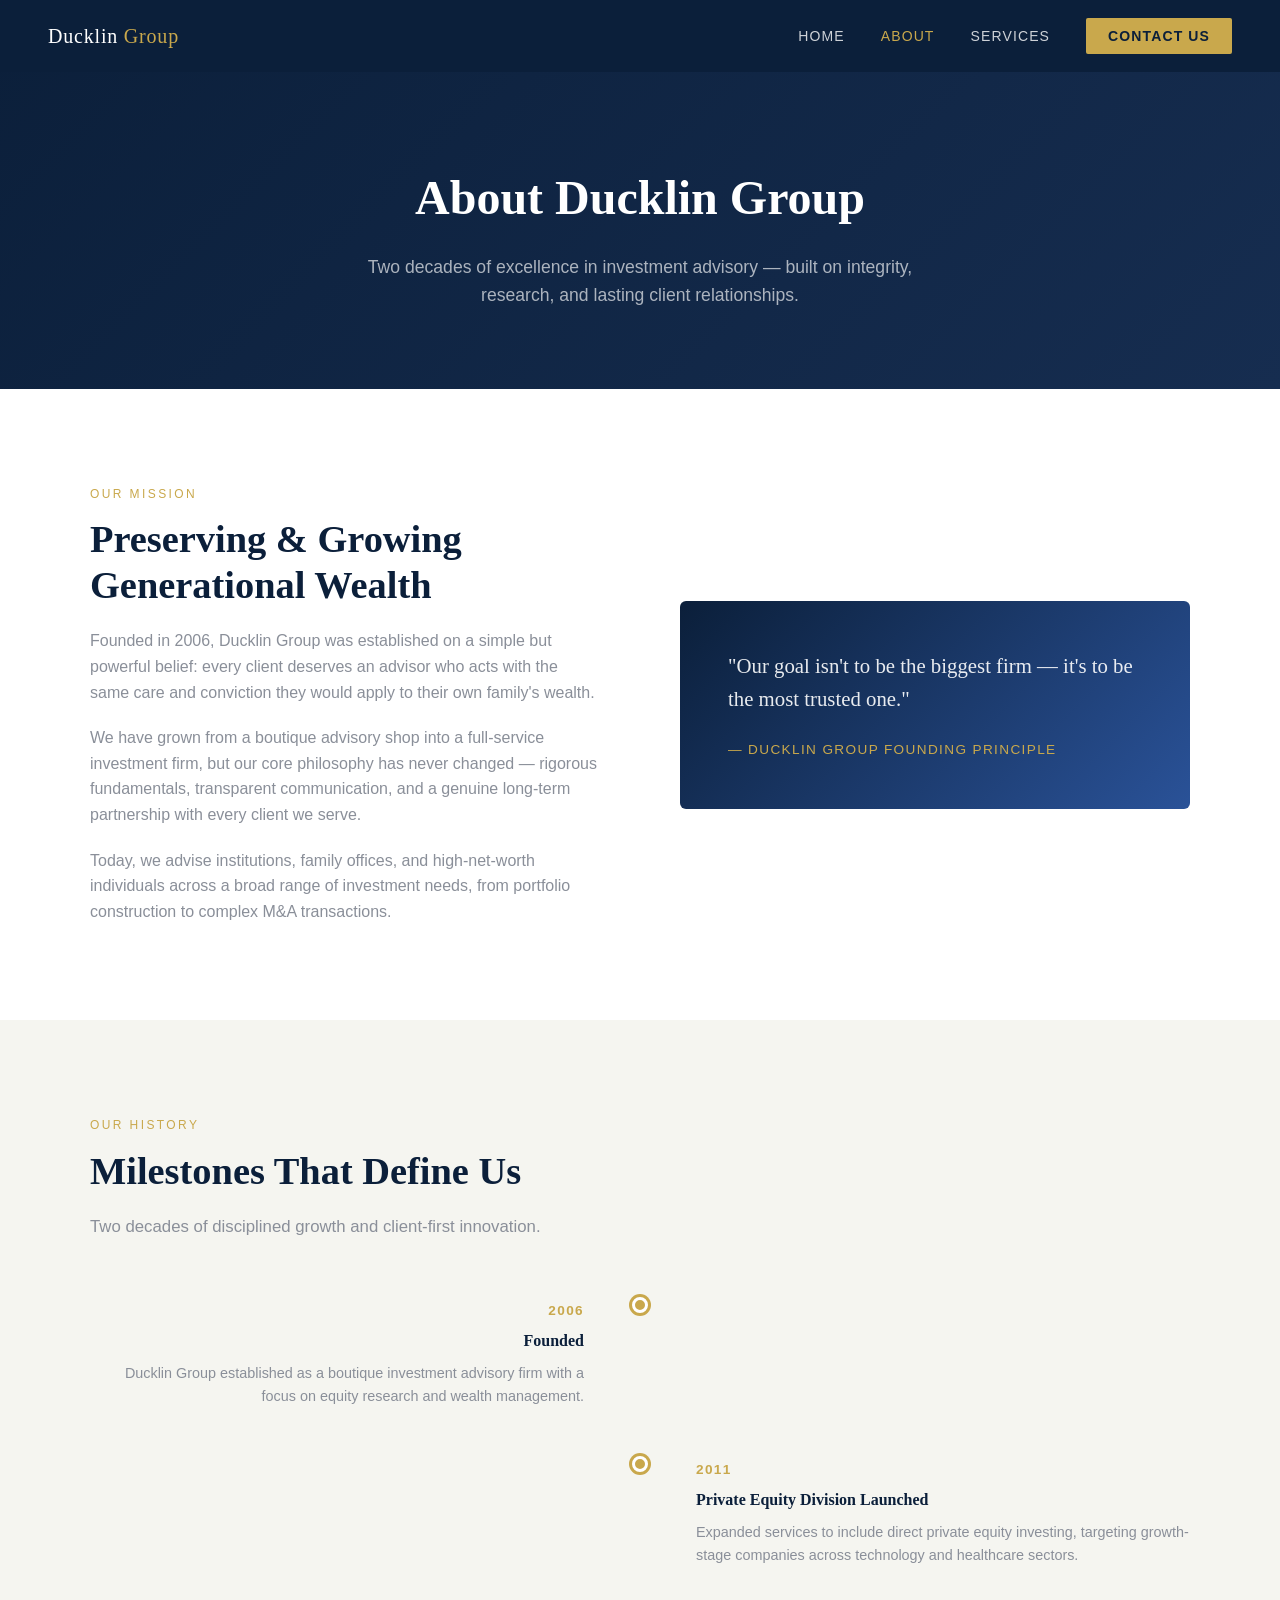
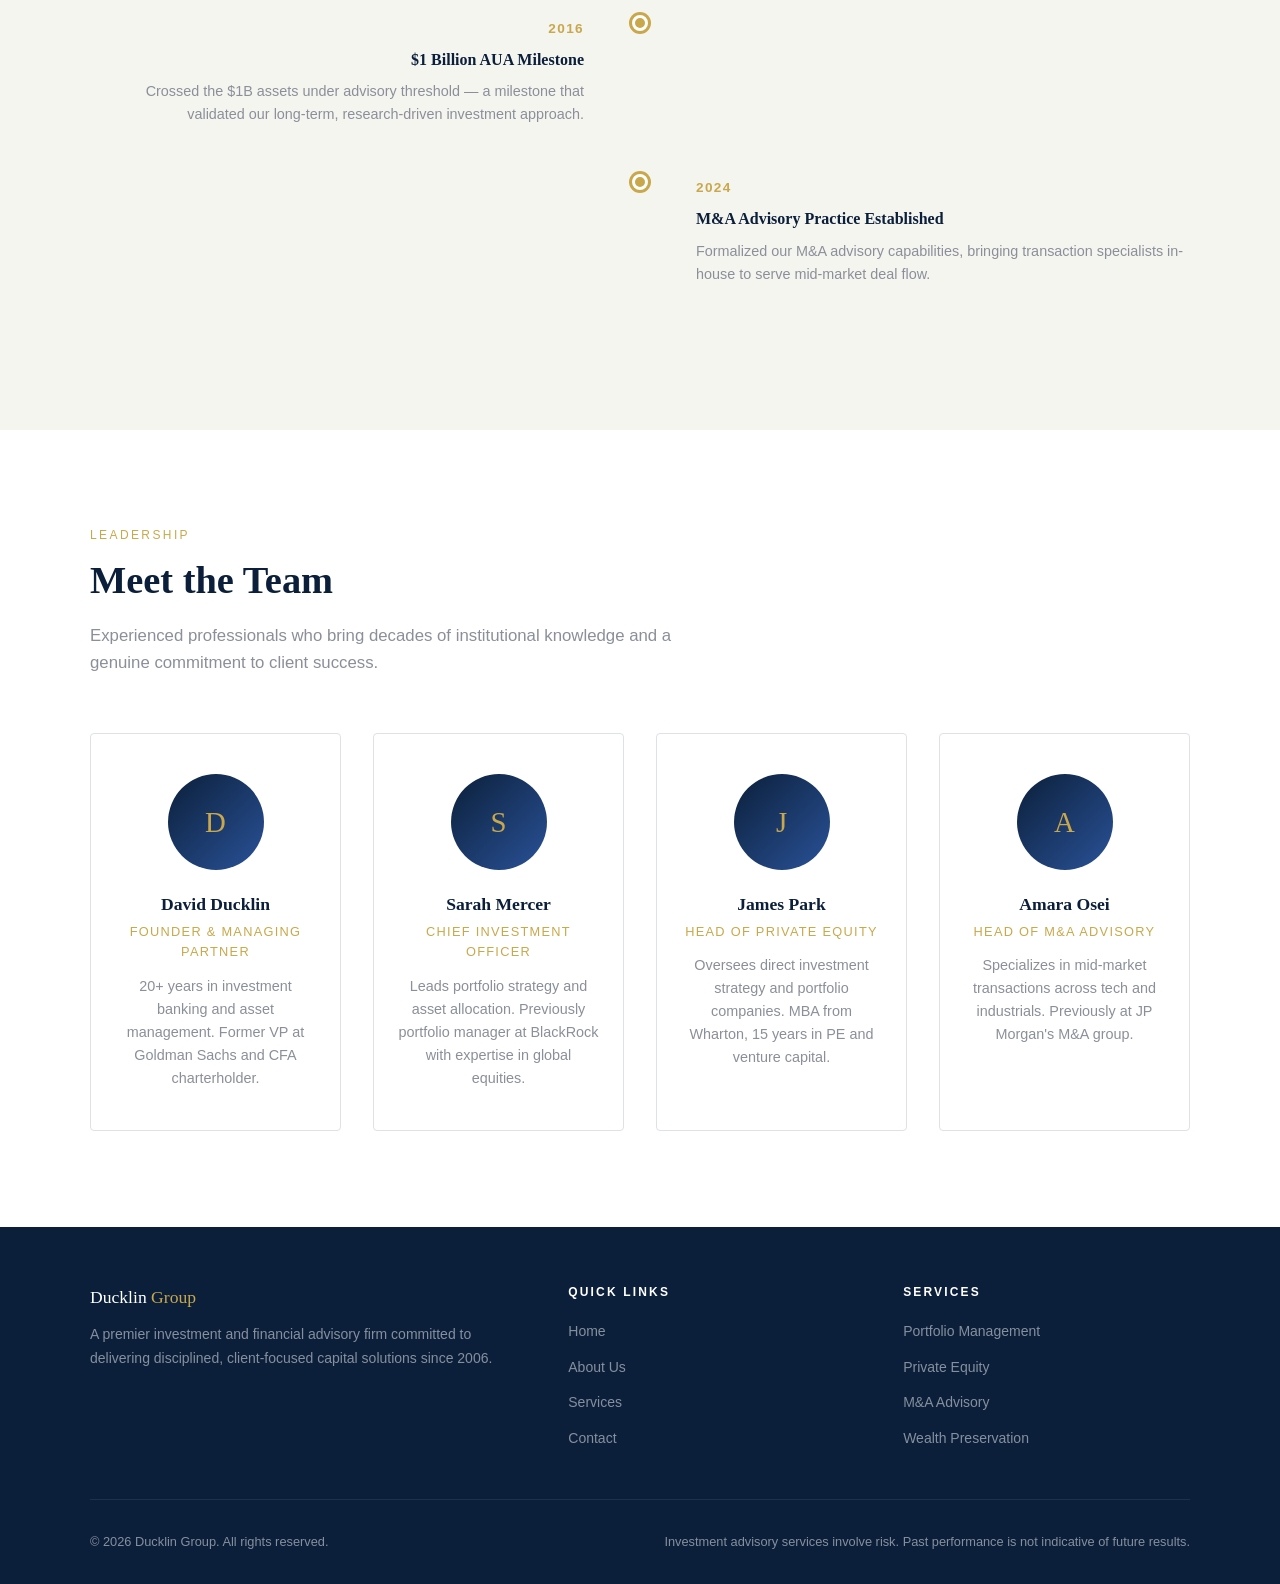
==== about.html @ bdb71843 "Build Ducklin Group investment/finance website Four-page plain HTML/CSS/JS site: Home (hero, stats b" ====
<!doctype html>
<html lang="en">
<head>
  <meta charset="utf-8">
  <meta name="viewport" content="width=device-width, initial-scale=1">
  <title>About — Ducklin Group</title>
  <meta name="description" content="Learn about Ducklin Group's history, mission, and the experienced team behind our investment advisory services.">
  <link rel="stylesheet" href="style.css">
</head>
<body>

<!-- Navigation -->
<nav>
  <a href="index.html" class="nav-logo">Ducklin <span>Group</span></a>
  <button class="nav-toggle" aria-label="Toggle menu" onclick="document.querySelector('.nav-links').classList.toggle('open')">
    <span></span><span></span><span></span>
  </button>
  <ul class="nav-links">
    <li><a href="index.html">Home</a></li>
    <li><a href="about.html" class="active">About</a></li>
    <li><a href="services.html">Services</a></li>
    <li><a href="contact.html" class="nav-cta">Contact Us</a></li>
  </ul>
</nav>

<!-- Page Hero -->
<div class="page-hero">
  <h1>About Ducklin Group</h1>
  <p>Two decades of excellence in investment advisory — built on integrity, research, and lasting client relationships.</p>
</div>

<!-- Mission -->
<section class="section">
  <div class="container">
    <div style="display:grid; grid-template-columns:1fr 1fr; gap:80px; align-items:center;">
      <div>
        <span class="section-label">Our Mission</span>
        <h2 class="section-title">Preserving &amp; Growing Generational Wealth</h2>
        <p style="color:var(--gray); margin-bottom:20px;">Founded in 2006, Ducklin Group was established on a simple but powerful belief: every client deserves an advisor who acts with the same care and conviction they would apply to their own family's wealth.</p>
        <p style="color:var(--gray); margin-bottom:20px;">We have grown from a boutique advisory shop into a full-service investment firm, but our core philosophy has never changed — rigorous fundamentals, transparent communication, and a genuine long-term partnership with every client we serve.</p>
        <p style="color:var(--gray);">Today, we advise institutions, family offices, and high-net-worth individuals across a broad range of investment needs, from portfolio construction to complex M&amp;A transactions.</p>
      </div>
      <div style="background:linear-gradient(135deg,var(--navy),#2a5298); border-radius:6px; padding:48px; color:white;">
        <p style="font-family:var(--font); font-size:1.3rem; line-height:1.6; color:rgba(255,255,255,0.9); margin-bottom:24px;">"Our goal isn't to be the biggest firm — it's to be the most trusted one."</p>
        <p style="color:var(--gold); font-size:0.85rem; letter-spacing:0.1em; text-transform:uppercase;">— Ducklin Group Founding Principle</p>
      </div>
    </div>
  </div>
</section>

<!-- History Timeline -->
<section class="section section-alt">
  <div class="container">
    <span class="section-label">Our History</span>
    <h2 class="section-title">Milestones That Define Us</h2>
    <p class="section-subtitle">Two decades of disciplined growth and client-first innovation.</p>

    <div style="display:flex; flex-direction:column; gap:0;">
      <div style="display:grid; grid-template-columns:1fr 48px 1fr; gap:0; align-items:start;">
        <div style="text-align:right; padding:0 32px 48px 0;">
          <strong style="color:var(--gold); font-size:0.85rem; letter-spacing:0.1em;">2006</strong>
          <h4 style="font-family:var(--font); color:var(--navy); margin:6px 0 8px;">Founded</h4>
          <p style="color:var(--gray); font-size:0.9rem;">Ducklin Group established as a boutique investment advisory firm with a focus on equity research and wealth management.</p>
        </div>
        <div style="display:flex; flex-direction:column; align-items:center;">
          <div style="width:16px; height:16px; border-radius:50%; background:var(--gold); border:3px solid white; box-shadow:0 0 0 3px var(--gold); flex-shrink:0;"></div>
          <div style="flex:1; width:2px; background:var(--border);"></div>
        </div>
        <div style="padding:0 0 48px 32px;"></div>
      </div>

      <div style="display:grid; grid-template-columns:1fr 48px 1fr; gap:0; align-items:start;">
        <div style="padding:0 0 48px 0; text-align:right;"></div>
        <div style="display:flex; flex-direction:column; align-items:center;">
          <div style="width:16px; height:16px; border-radius:50%; background:var(--gold); border:3px solid white; box-shadow:0 0 0 3px var(--gold); flex-shrink:0;"></div>
          <div style="flex:1; width:2px; background:var(--border);"></div>
        </div>
        <div style="padding:0 0 48px 32px;">
          <strong style="color:var(--gold); font-size:0.85rem; letter-spacing:0.1em;">2011</strong>
          <h4 style="font-family:var(--font); color:var(--navy); margin:6px 0 8px;">Private Equity Division Launched</h4>
          <p style="color:var(--gray); font-size:0.9rem;">Expanded services to include direct private equity investing, targeting growth-stage companies across technology and healthcare sectors.</p>
        </div>
      </div>

      <div style="display:grid; grid-template-columns:1fr 48px 1fr; gap:0; align-items:start;">
        <div style="text-align:right; padding:0 32px 48px 0;">
          <strong style="color:var(--gold); font-size:0.85rem; letter-spacing:0.1em;">2016</strong>
          <h4 style="font-family:var(--font); color:var(--navy); margin:6px 0 8px;">$1 Billion AUA Milestone</h4>
          <p style="color:var(--gray); font-size:0.9rem;">Crossed the $1B assets under advisory threshold — a milestone that validated our long-term, research-driven investment approach.</p>
        </div>
        <div style="display:flex; flex-direction:column; align-items:center;">
          <div style="width:16px; height:16px; border-radius:50%; background:var(--gold); border:3px solid white; box-shadow:0 0 0 3px var(--gold); flex-shrink:0;"></div>
          <div style="flex:1; width:2px; background:var(--border);"></div>
        </div>
        <div style="padding:0 0 48px 32px;"></div>
      </div>

      <div style="display:grid; grid-template-columns:1fr 48px 1fr; gap:0; align-items:start;">
        <div style="padding:0 0 48px 0; text-align:right;"></div>
        <div style="display:flex; flex-direction:column; align-items:center;">
          <div style="width:16px; height:16px; border-radius:50%; background:var(--gold); border:3px solid white; box-shadow:0 0 0 3px var(--gold); flex-shrink:0;"></div>
        </div>
        <div style="padding:0 0 48px 32px;">
          <strong style="color:var(--gold); font-size:0.85rem; letter-spacing:0.1em;">2024</strong>
          <h4 style="font-family:var(--font); color:var(--navy); margin:6px 0 8px;">M&amp;A Advisory Practice Established</h4>
          <p style="color:var(--gray); font-size:0.9rem;">Formalized our M&amp;A advisory capabilities, bringing transaction specialists in-house to serve mid-market deal flow.</p>
        </div>
      </div>
    </div>
  </div>
</section>

<!-- Team -->
<section class="section">
  <div class="container">
    <span class="section-label">Leadership</span>
    <h2 class="section-title">Meet the Team</h2>
    <p class="section-subtitle">Experienced professionals who bring decades of institutional knowledge and a genuine commitment to client success.</p>

    <div class="team-grid">
      <div class="team-card">
        <div class="team-avatar">D</div>
        <h3>David Ducklin</h3>
        <span class="role">Founder &amp; Managing Partner</span>
        <p>20+ years in investment banking and asset management. Former VP at Goldman Sachs and CFA charterholder.</p>
      </div>
      <div class="team-card">
        <div class="team-avatar">S</div>
        <h3>Sarah Mercer</h3>
        <span class="role">Chief Investment Officer</span>
        <p>Leads portfolio strategy and asset allocation. Previously portfolio manager at BlackRock with expertise in global equities.</p>
      </div>
      <div class="team-card">
        <div class="team-avatar">J</div>
        <h3>James Park</h3>
        <span class="role">Head of Private Equity</span>
        <p>Oversees direct investment strategy and portfolio companies. MBA from Wharton, 15 years in PE and venture capital.</p>
      </div>
      <div class="team-card">
        <div class="team-avatar">A</div>
        <h3>Amara Osei</h3>
        <span class="role">Head of M&amp;A Advisory</span>
        <p>Specializes in mid-market transactions across tech and industrials. Previously at JP Morgan's M&amp;A group.</p>
      </div>
    </div>
  </div>
</section>

<!-- Footer -->
<footer>
  <div class="container">
    <div class="footer-top">
      <div>
        <div class="footer-brand">Ducklin <span>Group</span></div>
        <p class="footer-desc">A premier investment and financial advisory firm committed to delivering disciplined, client-focused capital solutions since 2006.</p>
      </div>
      <div class="footer-col">
        <h4>Quick Links</h4>
        <ul>
          <li><a href="index.html">Home</a></li>
          <li><a href="about.html">About Us</a></li>
          <li><a href="services.html">Services</a></li>
          <li><a href="contact.html">Contact</a></li>
        </ul>
      </div>
      <div class="footer-col">
        <h4>Services</h4>
        <ul>
          <li><a href="services.html">Portfolio Management</a></li>
          <li><a href="services.html">Private Equity</a></li>
          <li><a href="services.html">M&amp;A Advisory</a></li>
          <li><a href="services.html">Wealth Preservation</a></li>
        </ul>
      </div>
    </div>
    <div class="footer-bottom">
      <span>&copy; 2026 Ducklin Group. All rights reserved.</span>
      <span>Investment advisory services involve risk. Past performance is not indicative of future results.</span>
    </div>
  </div>
</footer>

</body>
</html>
---- style.css ----
/* ── Reset & Base ─────────────────────────────────────── */
*, *::before, *::after { box-sizing: border-box; margin: 0; padding: 0; }

:root {
  --navy:   #0b1f3a;
  --gold:   #c9a84c;
  --gold-light: #e4c578;
  --white:  #ffffff;
  --off-white: #f5f5f0;
  --gray:   #8a8f99;
  --text:   #1e2a3a;
  --border: #dde1e8;
  --font:   'Georgia', serif;
  --sans:   'Helvetica Neue', Arial, sans-serif;
}

html { scroll-behavior: smooth; }

body {
  font-family: var(--sans);
  color: var(--text);
  background: var(--white);
  line-height: 1.6;
}

a { color: inherit; text-decoration: none; }

img { display: block; max-width: 100%; }

/* ── Navigation ──────────────────────────────────────── */
nav {
  position: fixed;
  top: 0; left: 0; right: 0;
  background: var(--navy);
  z-index: 100;
  display: flex;
  align-items: center;
  justify-content: space-between;
  padding: 0 48px;
  height: 72px;
}

.nav-logo {
  font-family: var(--font);
  font-size: 1.25rem;
  color: var(--white);
  letter-spacing: 0.04em;
}

.nav-logo span { color: var(--gold); }

.nav-links {
  display: flex;
  gap: 36px;
  list-style: none;
}

.nav-links a {
  color: rgba(255,255,255,0.8);
  font-size: 0.875rem;
  letter-spacing: 0.08em;
  text-transform: uppercase;
  transition: color 0.2s;
}

.nav-links a:hover,
.nav-links a.active { color: var(--gold); }

.nav-cta {
  background: var(--gold);
  color: var(--navy) !important;
  padding: 10px 22px;
  border-radius: 2px;
  font-weight: 700;
  letter-spacing: 0.06em;
  transition: background 0.2s !important;
}

.nav-cta:hover { background: var(--gold-light) !important; color: var(--navy) !important; }

/* Hamburger (mobile) */
.nav-toggle { display: none; flex-direction: column; gap: 5px; cursor: pointer; }
.nav-toggle span { width: 24px; height: 2px; background: var(--white); }

/* ── Hero (Home) ─────────────────────────────────────── */
.hero {
  min-height: 100vh;
  background: linear-gradient(135deg, var(--navy) 0%, #162d50 60%, #1e3a62 100%);
  display: flex;
  align-items: center;
  padding: 120px 48px 80px;
  position: relative;
  overflow: hidden;
}

.hero::before {
  content: '';
  position: absolute;
  inset: 0;
  background: url("data:image/svg+xml,%3Csvg width='60' height='60' viewBox='0 0 60 60' xmlns='http://www.w3.org/2000/svg'%3E%3Cg fill='none' fill-rule='evenodd'%3E%3Cg fill='%23ffffff' fill-opacity='0.02'%3E%3Cpath d='M36 34v-4h-2v4h-4v2h4v4h2v-4h4v-2h-4zm0-30V0h-2v4h-4v2h4v4h2V6h4V4h-4zM6 34v-4H4v4H0v2h4v4h2v-4h4v-2H6zM6 4V0H4v4H0v2h4v4h2V6h4V4H6z'/%3E%3C/g%3E%3C/g%3E%3C/svg%3E");
}

.hero-content { max-width: 700px; position: relative; }

.hero-eyebrow {
  display: inline-block;
  color: var(--gold);
  font-size: 0.8rem;
  letter-spacing: 0.2em;
  text-transform: uppercase;
  margin-bottom: 20px;
  border-left: 3px solid var(--gold);
  padding-left: 12px;
}

.hero h1 {
  font-family: var(--font);
  font-size: clamp(2.4rem, 5vw, 3.8rem);
  color: var(--white);
  line-height: 1.15;
  margin-bottom: 24px;
}

.hero p {
  color: rgba(255,255,255,0.7);
  font-size: 1.15rem;
  max-width: 540px;
  margin-bottom: 40px;
}

.btn-primary {
  display: inline-block;
  background: var(--gold);
  color: var(--navy);
  padding: 15px 36px;
  font-size: 0.875rem;
  font-weight: 700;
  letter-spacing: 0.1em;
  text-transform: uppercase;
  border-radius: 2px;
  transition: background 0.2s, transform 0.2s;
}

.btn-primary:hover { background: var(--gold-light); transform: translateY(-1px); }

.btn-outline {
  display: inline-block;
  border: 2px solid rgba(255,255,255,0.4);
  color: var(--white);
  padding: 13px 32px;
  font-size: 0.875rem;
  font-weight: 600;
  letter-spacing: 0.08em;
  text-transform: uppercase;
  border-radius: 2px;
  margin-left: 16px;
  transition: border-color 0.2s, background 0.2s;
}

.btn-outline:hover { border-color: var(--white); background: rgba(255,255,255,0.08); }

/* ── Stats Bar ───────────────────────────────────────── */
.stats-bar {
  background: var(--navy);
  padding: 48px;
  display: flex;
  justify-content: center;
  gap: 80px;
  flex-wrap: wrap;
}

.stat { text-align: center; }

.stat-number {
  font-family: var(--font);
  font-size: 2.5rem;
  color: var(--gold);
  display: block;
  line-height: 1;
  margin-bottom: 6px;
}

.stat-label {
  font-size: 0.8rem;
  letter-spacing: 0.12em;
  text-transform: uppercase;
  color: rgba(255,255,255,0.55);
}

/* ── Sections ────────────────────────────────────────── */
.section { padding: 96px 48px; }
.section-alt { background: var(--off-white); }

.section-label {
  color: var(--gold);
  font-size: 0.75rem;
  letter-spacing: 0.2em;
  text-transform: uppercase;
  margin-bottom: 12px;
  display: block;
}

.section-title {
  font-family: var(--font);
  font-size: clamp(1.8rem, 3vw, 2.6rem);
  color: var(--navy);
  line-height: 1.2;
  margin-bottom: 20px;
}

.section-subtitle {
  color: var(--gray);
  font-size: 1.05rem;
  max-width: 600px;
  margin-bottom: 56px;
}

.container { max-width: 1100px; margin: 0 auto; }

/* ── Cards / Grid ────────────────────────────────────── */
.cards {
  display: grid;
  grid-template-columns: repeat(auto-fit, minmax(280px, 1fr));
  gap: 28px;
}

.card {
  background: var(--white);
  border: 1px solid var(--border);
  padding: 36px 32px;
  border-radius: 4px;
  transition: box-shadow 0.25s, transform 0.25s;
}

.card:hover { box-shadow: 0 12px 40px rgba(11,31,58,0.1); transform: translateY(-4px); }

.card-icon {
  font-size: 2rem;
  margin-bottom: 16px;
}

.card h3 {
  font-family: var(--font);
  font-size: 1.2rem;
  color: var(--navy);
  margin-bottom: 10px;
}

.card p { color: var(--gray); font-size: 0.95rem; }

/* ── Team ────────────────────────────────────────────── */
.team-grid {
  display: grid;
  grid-template-columns: repeat(auto-fit, minmax(240px, 1fr));
  gap: 32px;
}

.team-card {
  text-align: center;
  padding: 40px 24px;
  background: var(--white);
  border: 1px solid var(--border);
  border-radius: 4px;
}

.team-avatar {
  width: 96px; height: 96px;
  border-radius: 50%;
  background: linear-gradient(135deg, var(--navy), #2a5298);
  margin: 0 auto 20px;
  display: flex;
  align-items: center;
  justify-content: center;
  font-family: var(--font);
  font-size: 1.8rem;
  color: var(--gold);
}

.team-card h3 { font-family: var(--font); font-size: 1.1rem; color: var(--navy); margin-bottom: 4px; }
.team-card .role { color: var(--gold); font-size: 0.8rem; letter-spacing: 0.1em; text-transform: uppercase; margin-bottom: 12px; display: block; }
.team-card p { color: var(--gray); font-size: 0.9rem; }

/* ── Values list ─────────────────────────────────────── */
.values { display: grid; grid-template-columns: 1fr 1fr; gap: 32px; }

.value { display: flex; gap: 16px; }
.value-bar { width: 3px; background: var(--gold); border-radius: 2px; flex-shrink: 0; }
.value h4 { font-family: var(--font); font-size: 1.05rem; color: var(--navy); margin-bottom: 6px; }
.value p { color: var(--gray); font-size: 0.9rem; }

/* ── Services page ───────────────────────────────────── */
.services-hero {
  background: linear-gradient(135deg, var(--navy), #162d50);
  padding: 160px 48px 80px;
  text-align: center;
}

.services-hero h1 { font-family: var(--font); font-size: clamp(2rem,4vw,3rem); color: var(--white); margin-bottom: 16px; }
.services-hero p { color: rgba(255,255,255,0.65); font-size: 1.1rem; max-width: 560px; margin: 0 auto; }

.service-block {
  display: grid;
  grid-template-columns: 1fr 1fr;
  gap: 64px;
  align-items: center;
  padding: 72px 0;
  border-bottom: 1px solid var(--border);
}

.service-block:last-child { border-bottom: none; }
.service-block.reverse { direction: rtl; }
.service-block.reverse > * { direction: ltr; }

.service-num {
  font-family: var(--font);
  font-size: 4rem;
  color: var(--border);
  line-height: 1;
  margin-bottom: 8px;
}

.service-block h2 { font-family: var(--font); font-size: 1.8rem; color: var(--navy); margin-bottom: 14px; }
.service-block p { color: var(--gray); margin-bottom: 20px; }

.tag-list { display: flex; flex-wrap: wrap; gap: 8px; margin-top: 16px; }
.tag {
  background: rgba(201,168,76,0.12);
  color: #8a6d20;
  border: 1px solid rgba(201,168,76,0.3);
  padding: 4px 12px;
  font-size: 0.78rem;
  border-radius: 2px;
  letter-spacing: 0.05em;
}

.service-visual {
  background: linear-gradient(135deg, var(--navy), #2a5298);
  border-radius: 6px;
  height: 280px;
  display: flex;
  align-items: center;
  justify-content: center;
  font-size: 4rem;
}

/* ── Contact ─────────────────────────────────────────── */
.contact-layout {
  display: grid;
  grid-template-columns: 1fr 1.4fr;
  gap: 80px;
  align-items: start;
}

.contact-info h2 { font-family: var(--font); font-size: 2rem; color: var(--navy); margin-bottom: 20px; }
.contact-info p { color: var(--gray); margin-bottom: 32px; }

.contact-detail { display: flex; gap: 14px; margin-bottom: 20px; align-items: flex-start; }
.contact-detail-icon { font-size: 1.3rem; flex-shrink: 0; margin-top: 2px; }
.contact-detail-text strong { display: block; color: var(--navy); font-size: 0.85rem; letter-spacing: 0.06em; text-transform: uppercase; margin-bottom: 2px; }
.contact-detail-text span { color: var(--gray); font-size: 0.95rem; }

form { display: flex; flex-direction: column; gap: 18px; }

.form-row { display: grid; grid-template-columns: 1fr 1fr; gap: 18px; }

label { font-size: 0.78rem; letter-spacing: 0.1em; text-transform: uppercase; color: var(--navy); margin-bottom: 6px; display: block; font-weight: 600; }

input, select, textarea {
  width: 100%;
  border: 1px solid var(--border);
  padding: 12px 16px;
  font-size: 0.95rem;
  font-family: var(--sans);
  border-radius: 2px;
  background: var(--white);
  transition: border-color 0.2s;
  color: var(--text);
}

input:focus, select:focus, textarea:focus {
  outline: none;
  border-color: var(--gold);
}

textarea { resize: vertical; min-height: 130px; }

.btn-submit {
  background: var(--navy);
  color: var(--white);
  padding: 15px 36px;
  font-size: 0.875rem;
  font-weight: 700;
  letter-spacing: 0.1em;
  text-transform: uppercase;
  border: none;
  border-radius: 2px;
  cursor: pointer;
  align-self: flex-start;
  transition: background 0.2s;
}

.btn-submit:hover { background: #162d50; }

/* ── Page hero (shared for About) ───────────────────── */
.page-hero {
  background: linear-gradient(135deg, var(--navy), #162d50);
  padding: 160px 48px 80px;
  text-align: center;
}

.page-hero h1 { font-family: var(--font); font-size: clamp(2rem,4vw,3rem); color: var(--white); margin-bottom: 16px; }
.page-hero p { color: rgba(255,255,255,0.65); font-size: 1.1rem; max-width: 560px; margin: 0 auto; }

/* ── Footer ──────────────────────────────────────────── */
footer {
  background: var(--navy);
  color: rgba(255,255,255,0.5);
  padding: 56px 48px 32px;
}

.footer-top {
  display: grid;
  grid-template-columns: 1.5fr 1fr 1fr;
  gap: 48px;
  padding-bottom: 48px;
  border-bottom: 1px solid rgba(255,255,255,0.08);
  margin-bottom: 32px;
}

.footer-brand { font-family: var(--font); font-size: 1.1rem; color: var(--white); margin-bottom: 12px; }
.footer-brand span { color: var(--gold); }

.footer-desc { font-size: 0.875rem; line-height: 1.7; }

.footer-col h4 {
  color: var(--white);
  font-size: 0.75rem;
  letter-spacing: 0.18em;
  text-transform: uppercase;
  margin-bottom: 16px;
}

.footer-col ul { list-style: none; display: flex; flex-direction: column; gap: 10px; }
.footer-col ul a { font-size: 0.875rem; transition: color 0.2s; }
.footer-col ul a:hover { color: var(--gold); }

.footer-bottom {
  display: flex;
  justify-content: space-between;
  font-size: 0.8rem;
  flex-wrap: wrap;
  gap: 8px;
}

/* ── Responsive ──────────────────────────────────────── */
@media (max-width: 768px) {
  nav { padding: 0 24px; }
  .nav-links { display: none; flex-direction: column; position: absolute; top: 72px; left: 0; right: 0; background: var(--navy); padding: 24px; gap: 20px; }
  .nav-links.open { display: flex; }
  .nav-toggle { display: flex; }

  .hero, .section, .services-hero, .page-hero { padding-left: 24px; padding-right: 24px; }
  .btn-outline { margin-left: 0; margin-top: 12px; display: block; text-align: center; }

  .stats-bar { gap: 40px; padding: 36px 24px; }

  .service-block { grid-template-columns: 1fr; gap: 32px; }
  .service-block.reverse { direction: ltr; }

  .contact-layout { grid-template-columns: 1fr; gap: 48px; }
  .form-row { grid-template-columns: 1fr; }

  .values { grid-template-columns: 1fr; }

  .footer-top { grid-template-columns: 1fr; }
  footer { padding: 48px 24px 28px; }
}
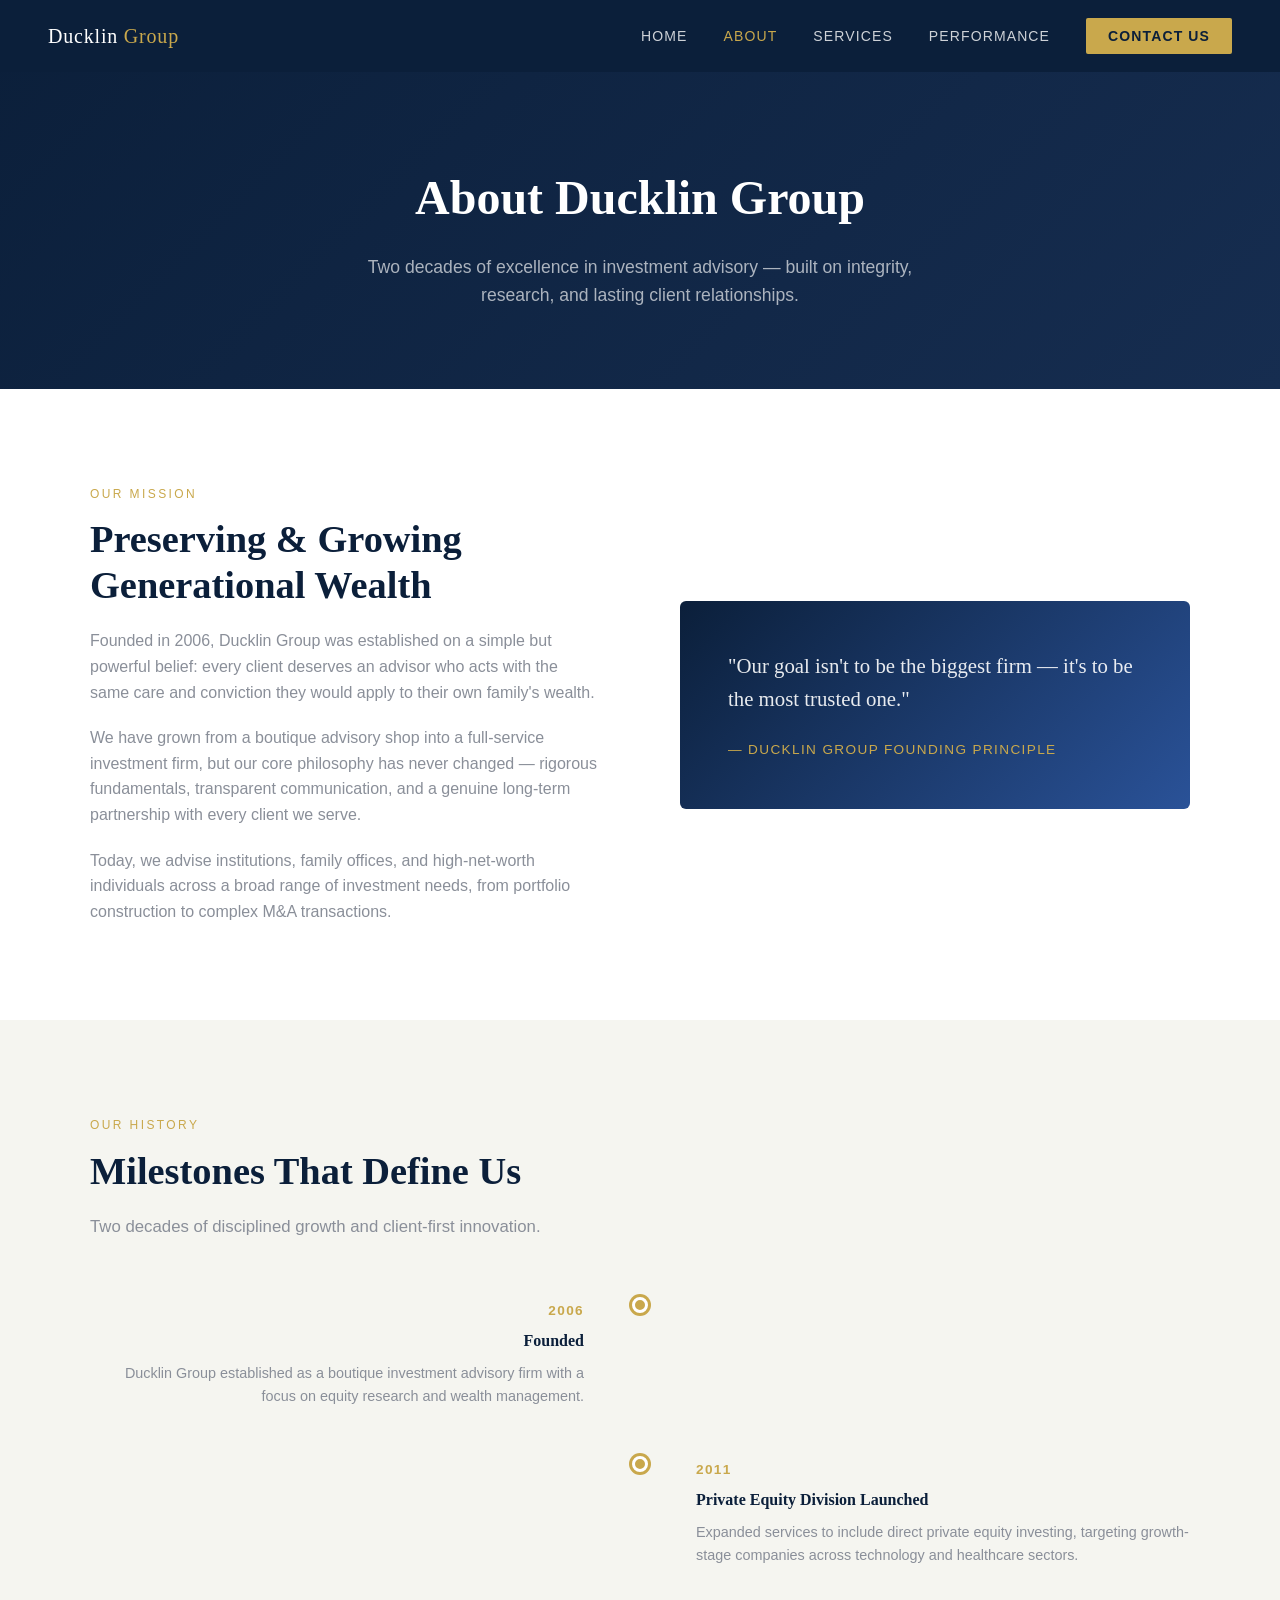
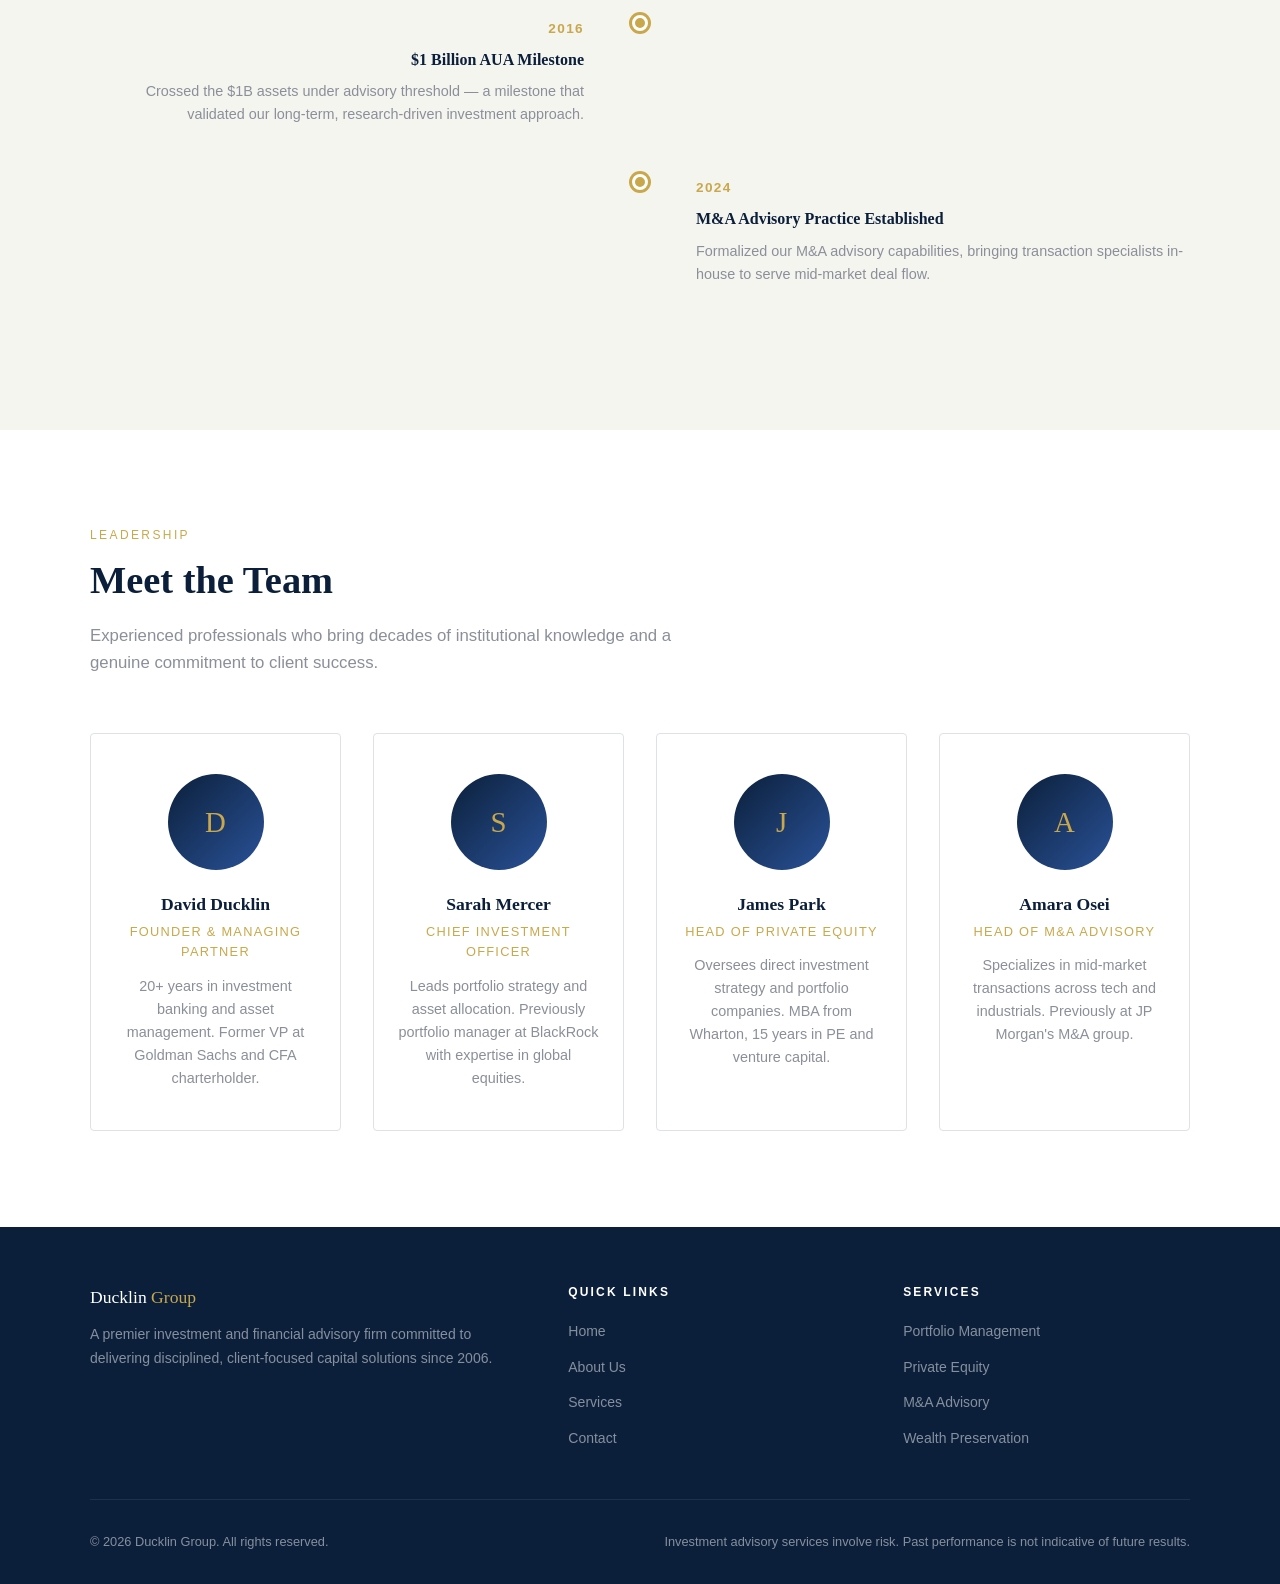
==== commit 6c27ec50: "Add Performance page with live portfolio data, CNAME for ducklingroup.com, GitHub links in footer - " ====
--- a/about.html
+++ b/about.html
@@ -19,6 +19,7 @@
     <li><a href="index.html">Home</a></li>
     <li><a href="about.html" class="active">About</a></li>
     <li><a href="services.html">Services</a></li>
+    <li><a href="performance.html">Performance</a></li>
     <li><a href="contact.html" class="nav-cta">Contact Us</a></li>
   </ul>
 </nav>
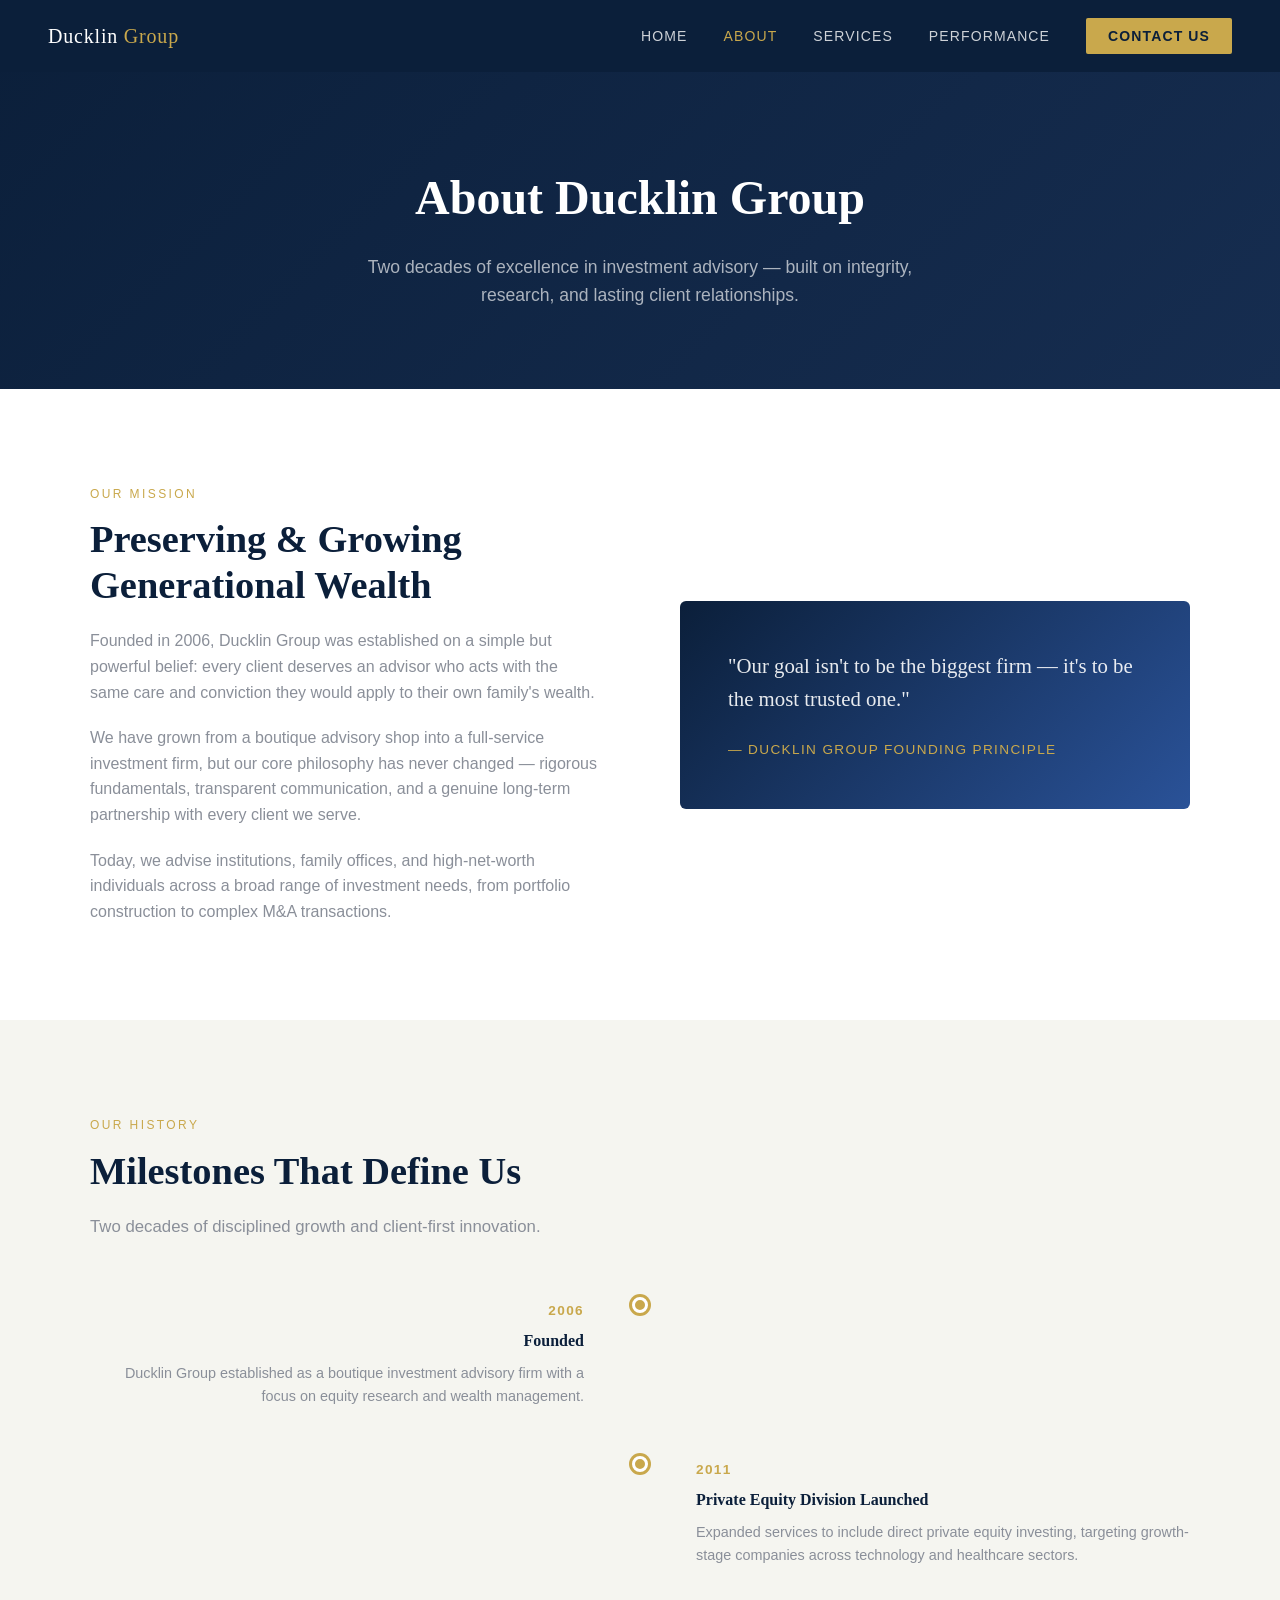
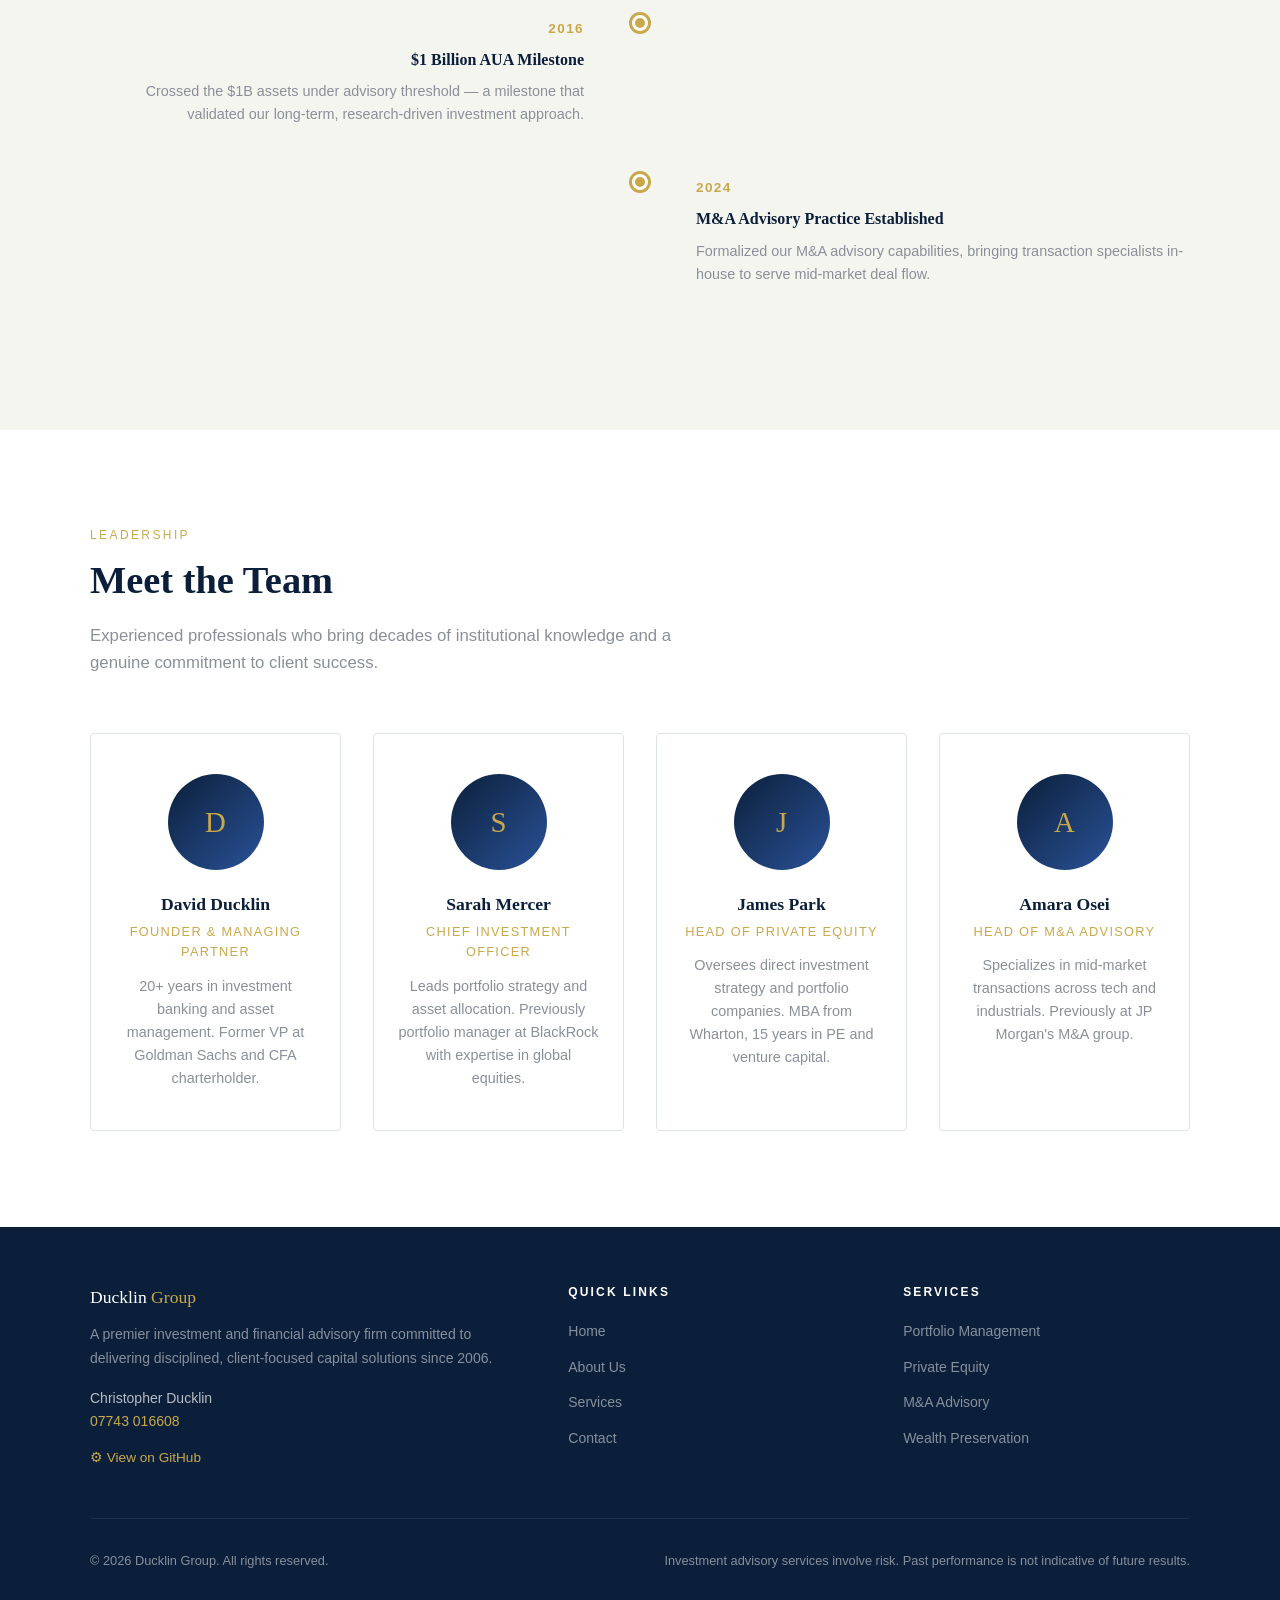
==== commit 40caec5f: "Add Christopher Ducklin contact details to footer on all pages" ====
--- a/about.html
+++ b/about.html
@@ -154,6 +154,8 @@
       <div>
         <div class="footer-brand">Ducklin <span>Group</span></div>
         <p class="footer-desc">A premier investment and financial advisory firm committed to delivering disciplined, client-focused capital solutions since 2006.</p>
+        <p class="footer-desc" style="margin-top:16px; color:rgba(255,255,255,0.7);">Christopher Ducklin<br><a href="tel:+447743016608" style="color:var(--gold);">07743 016608</a></p>
+        <p class="footer-desc" style="margin-top:12px;"><a href="https://github.com/DucChri/Ducklin-Group-Website" target="_blank" rel="noopener" style="color:var(--gold); font-size:0.85rem;">⚙ View on GitHub</a></p>
       </div>
       <div class="footer-col">
         <h4>Quick Links</h4>
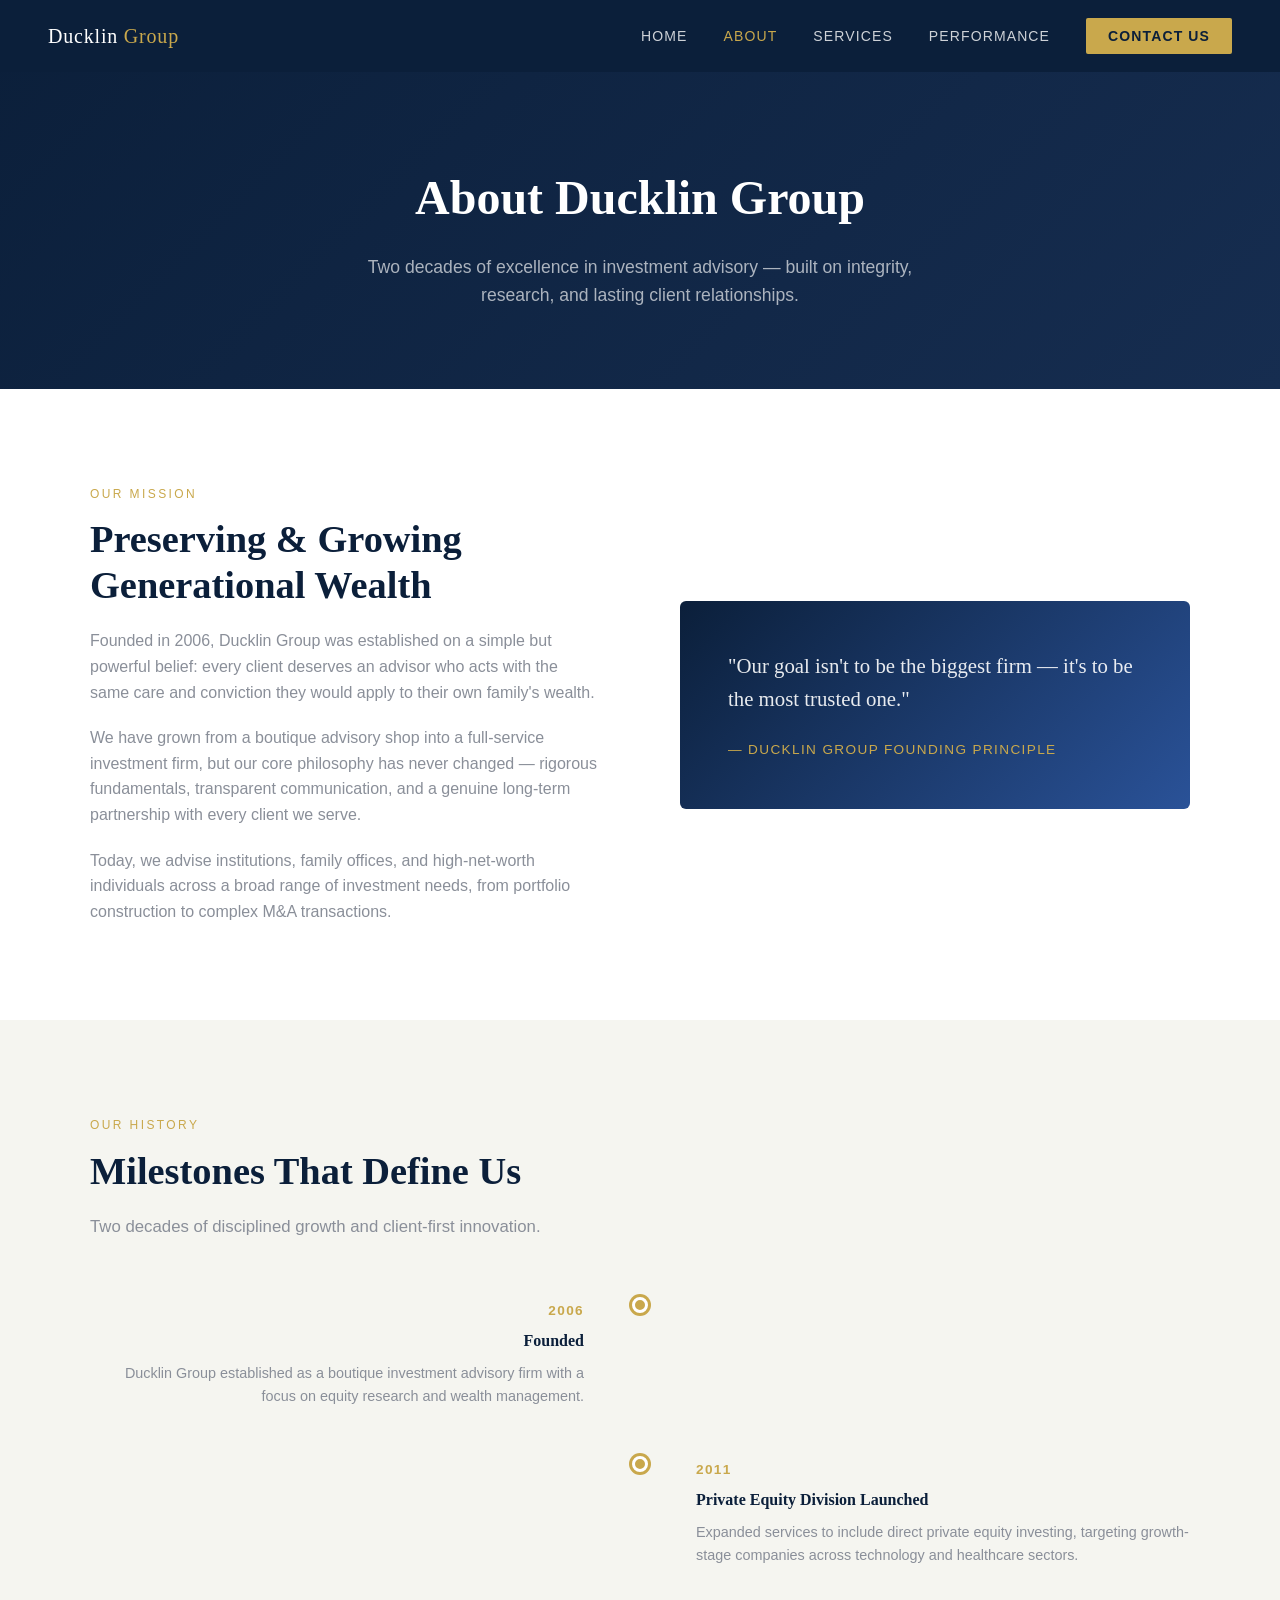
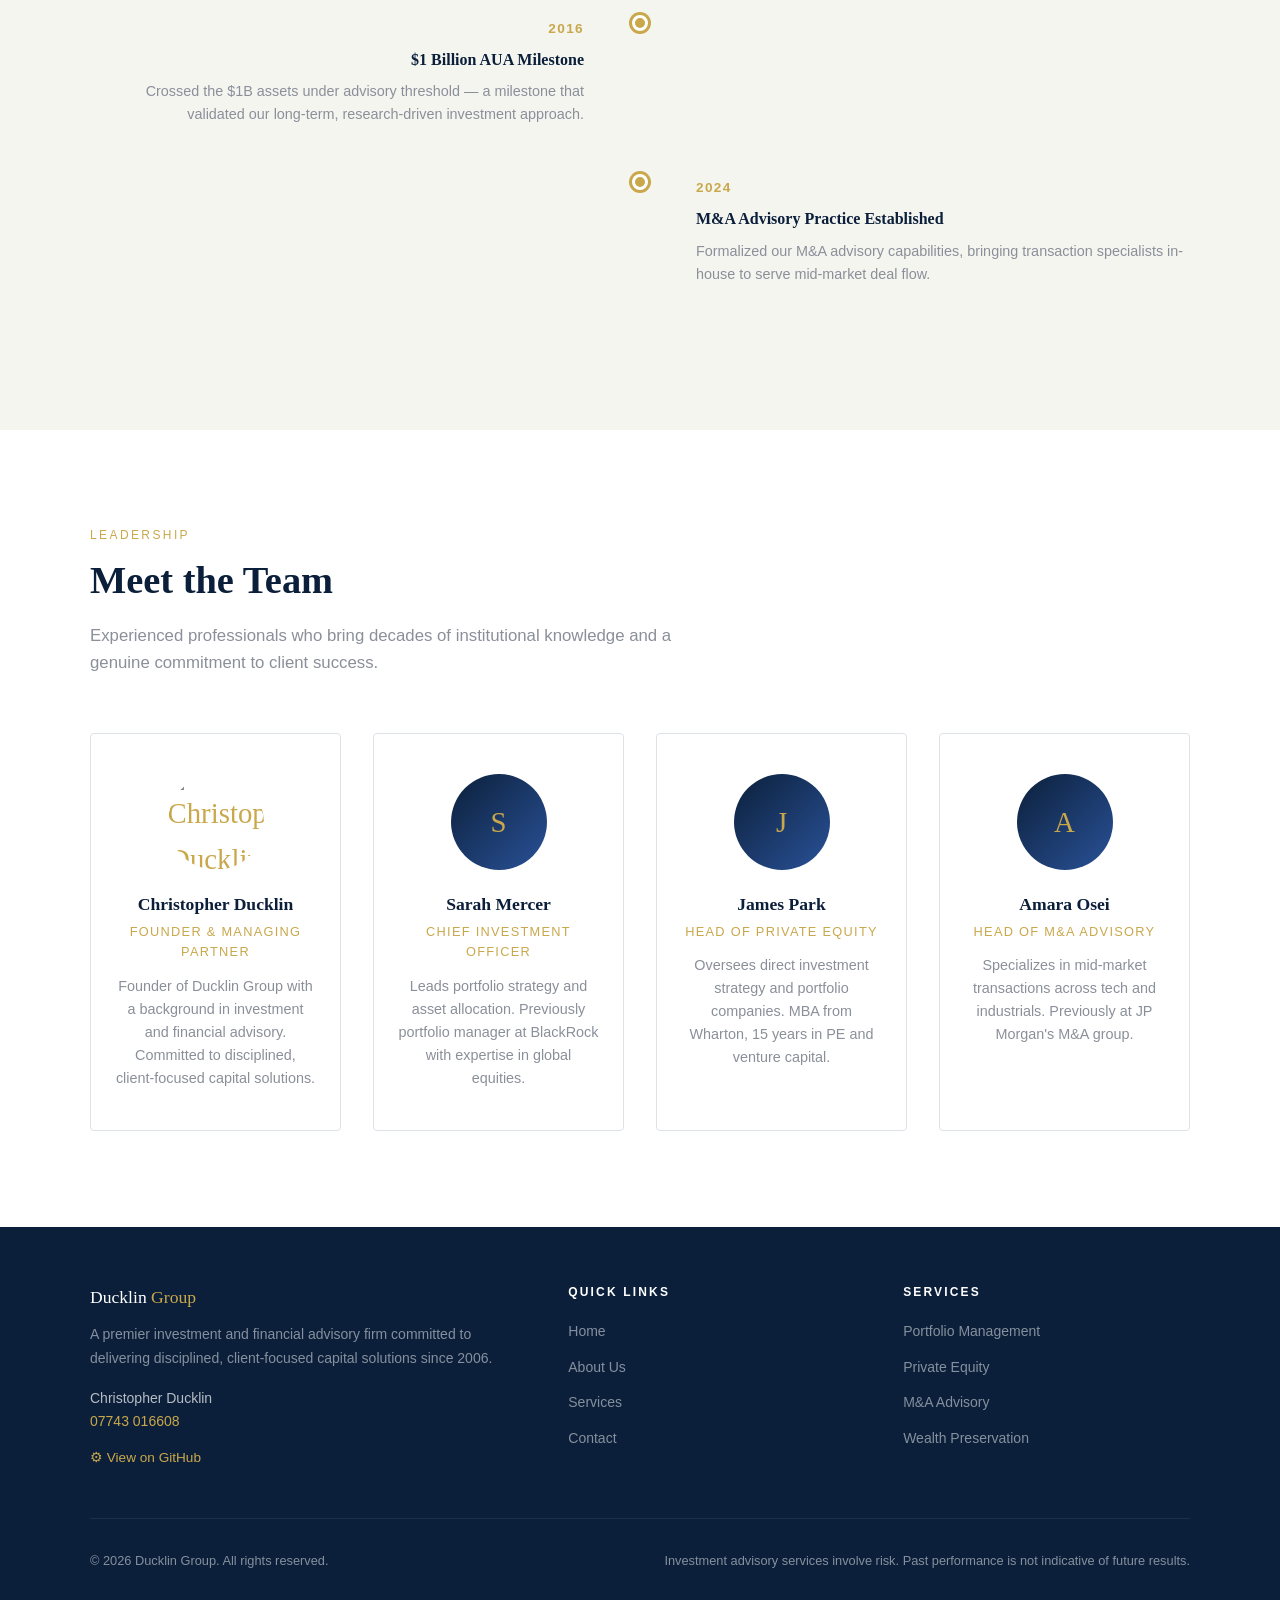
==== commit af2ea3a1: "Wire up hero background (mountain.jpg) and Oxford profile photo (oxford.jpg) — images to be uploaded" ====
--- a/about.html
+++ b/about.html
@@ -120,10 +120,12 @@
 
     <div class="team-grid">
       <div class="team-card">
-        <div class="team-avatar">D</div>
-        <h3>David Ducklin</h3>
+        <div class="team-avatar" style="background:none; overflow:hidden; padding:0;">
+          <img src="images/oxford.jpg" alt="Christopher Ducklin" style="width:100%; height:100%; object-fit:cover; border-radius:50%;">
+        </div>
+        <h3>Christopher Ducklin</h3>
         <span class="role">Founder &amp; Managing Partner</span>
-        <p>20+ years in investment banking and asset management. Former VP at Goldman Sachs and CFA charterholder.</p>
+        <p>Founder of Ducklin Group with a background in investment and financial advisory. Committed to disciplined, client-focused capital solutions.</p>
       </div>
       <div class="team-card">
         <div class="team-avatar">S</div>
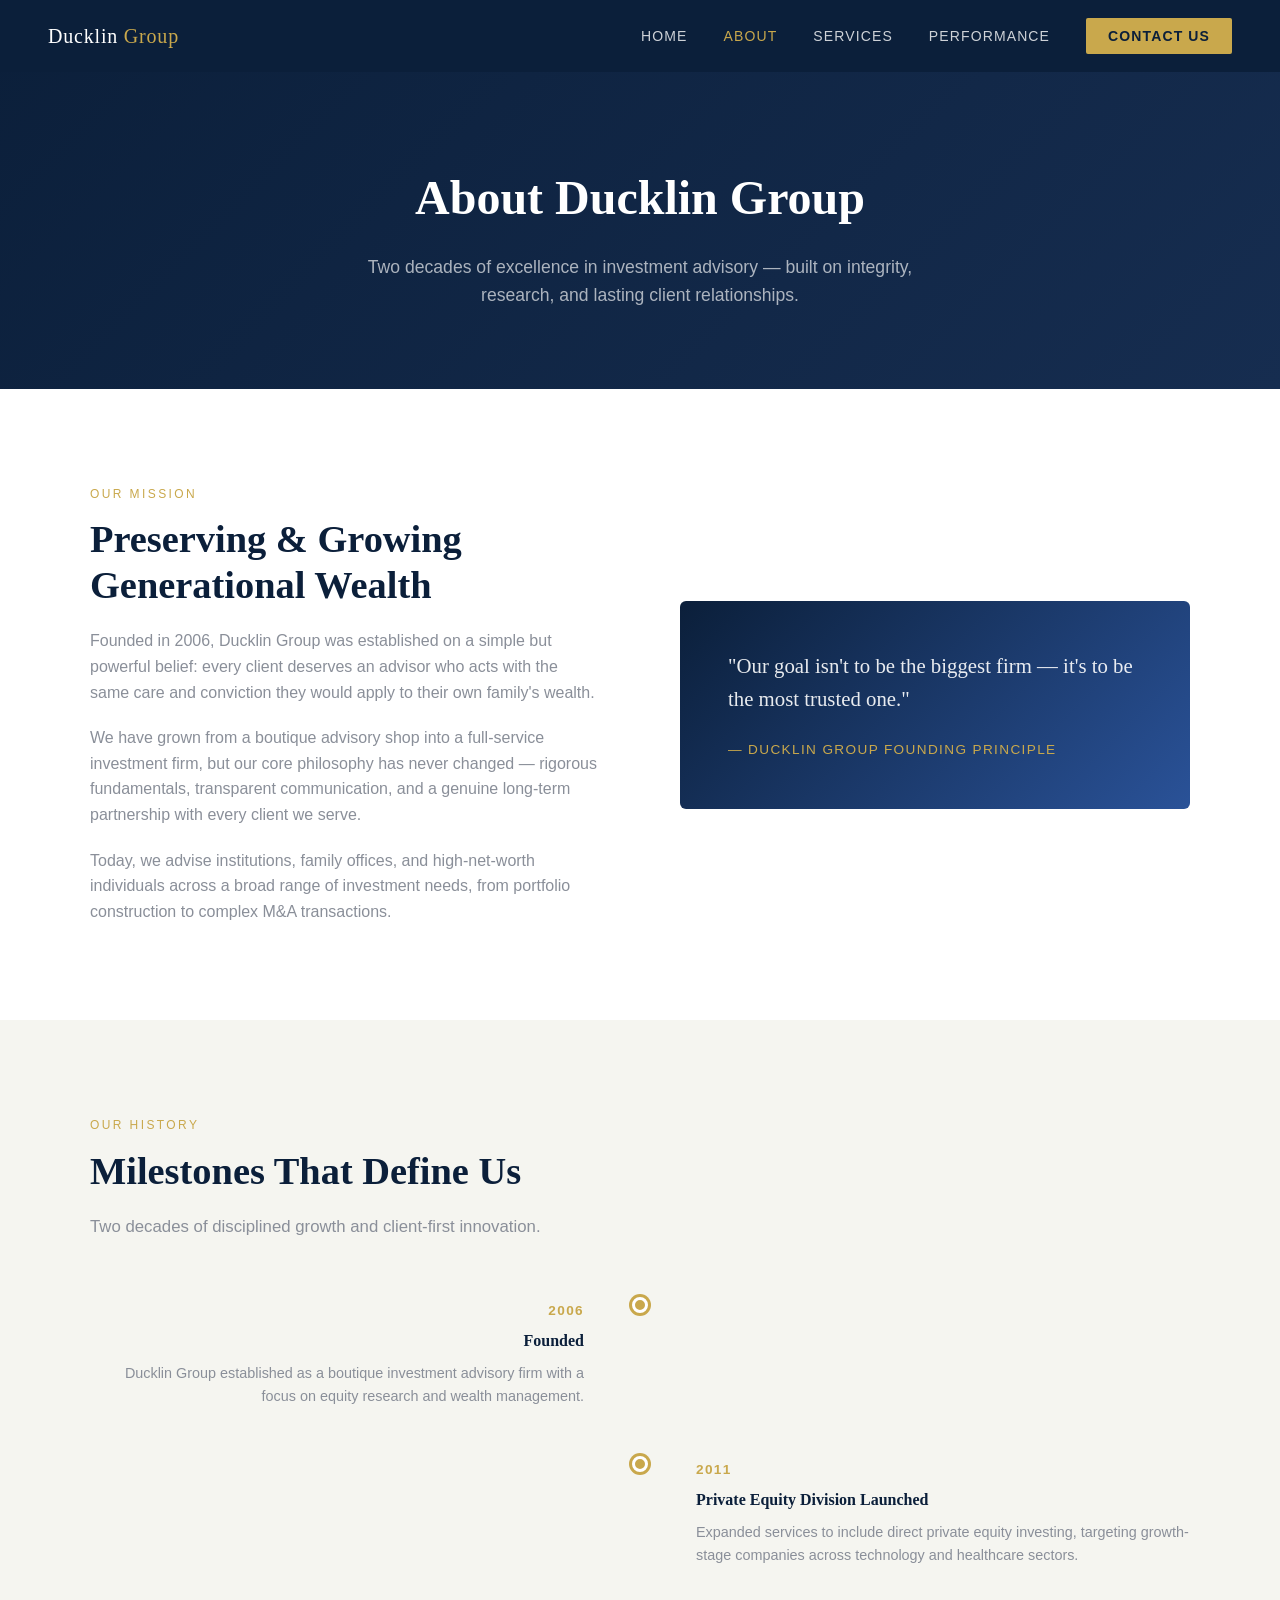
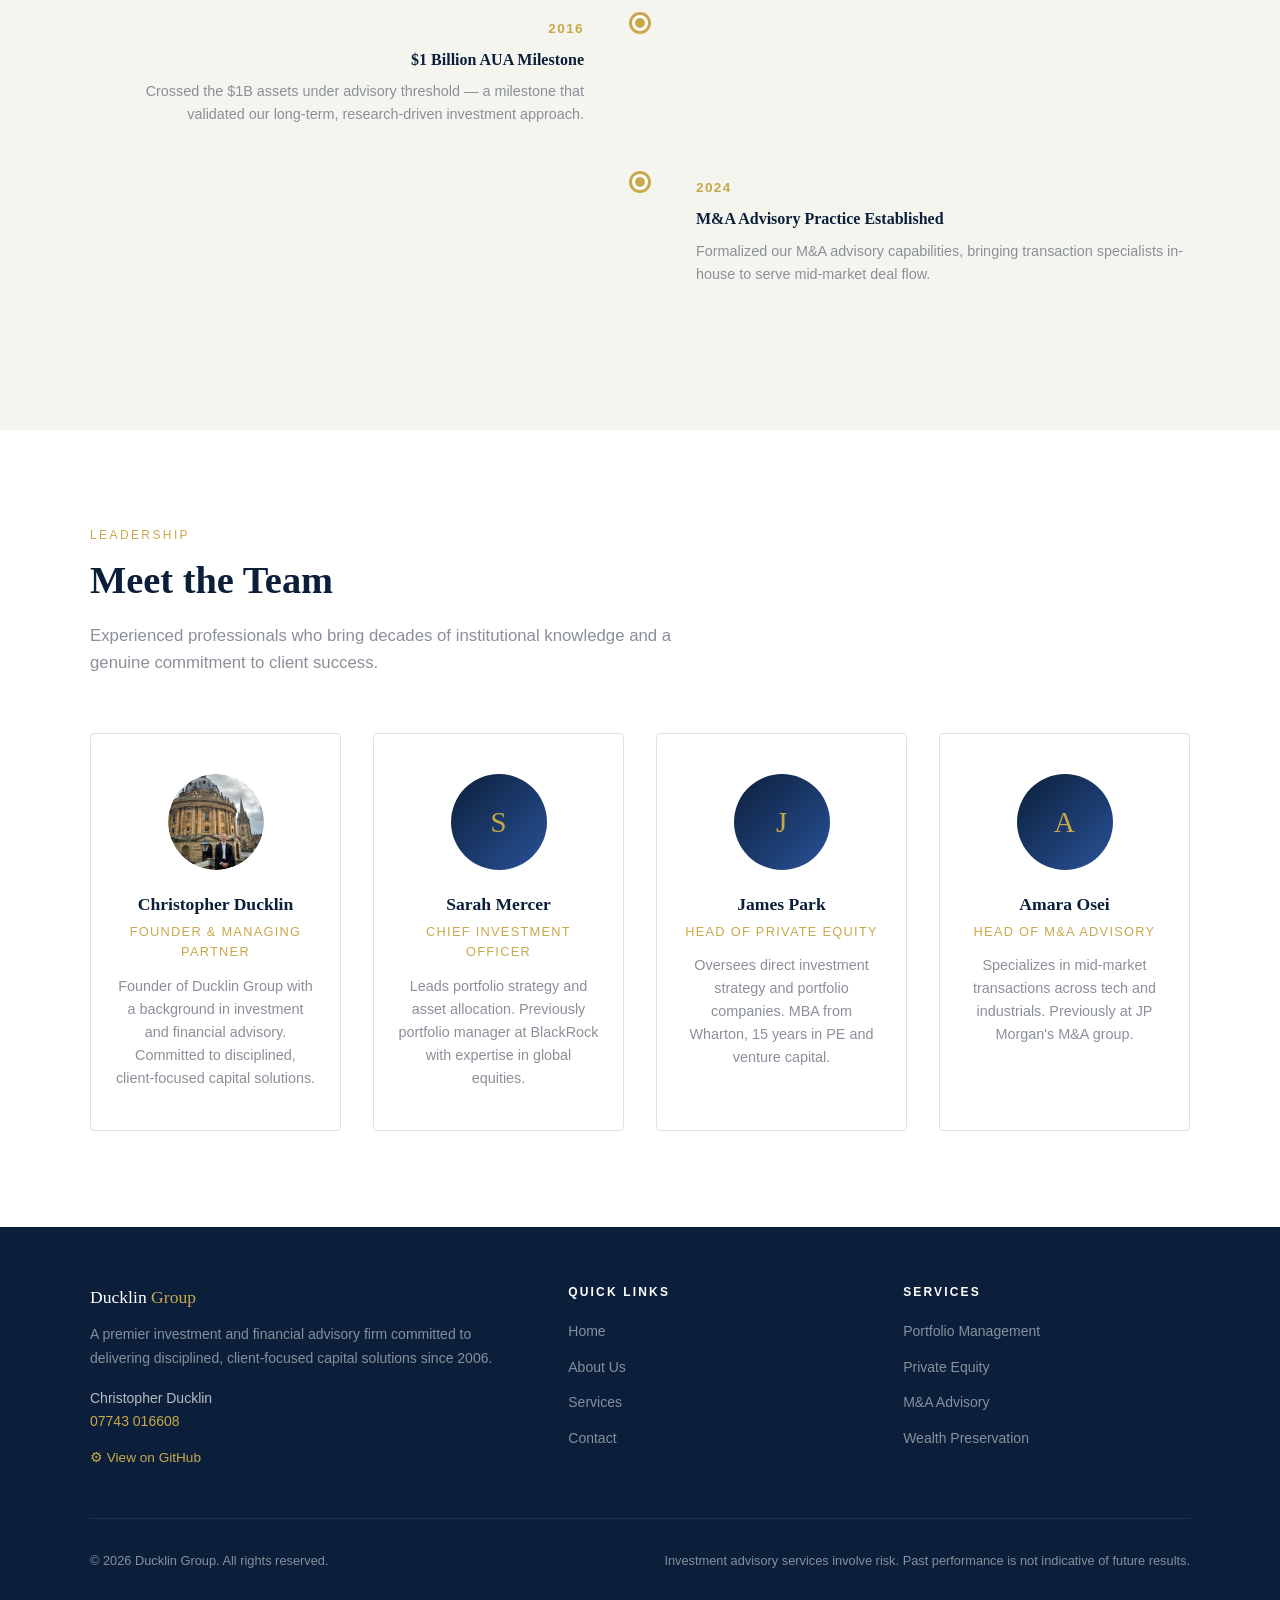
==== commit f26cbcb4: "Fix image paths — reference root-level jpg files" ====
--- a/about.html
+++ b/about.html
@@ -121,7 +121,7 @@
     <div class="team-grid">
       <div class="team-card">
         <div class="team-avatar" style="background:none; overflow:hidden; padding:0;">
-          <img src="images/oxford.jpg" alt="Christopher Ducklin" style="width:100%; height:100%; object-fit:cover; border-radius:50%;">
+          <img src="oxford.jpg" alt="Christopher Ducklin" style="width:100%; height:100%; object-fit:cover; border-radius:50%;">
         </div>
         <h3>Christopher Ducklin</h3>
         <span class="role">Founder &amp; Managing Partner</span>
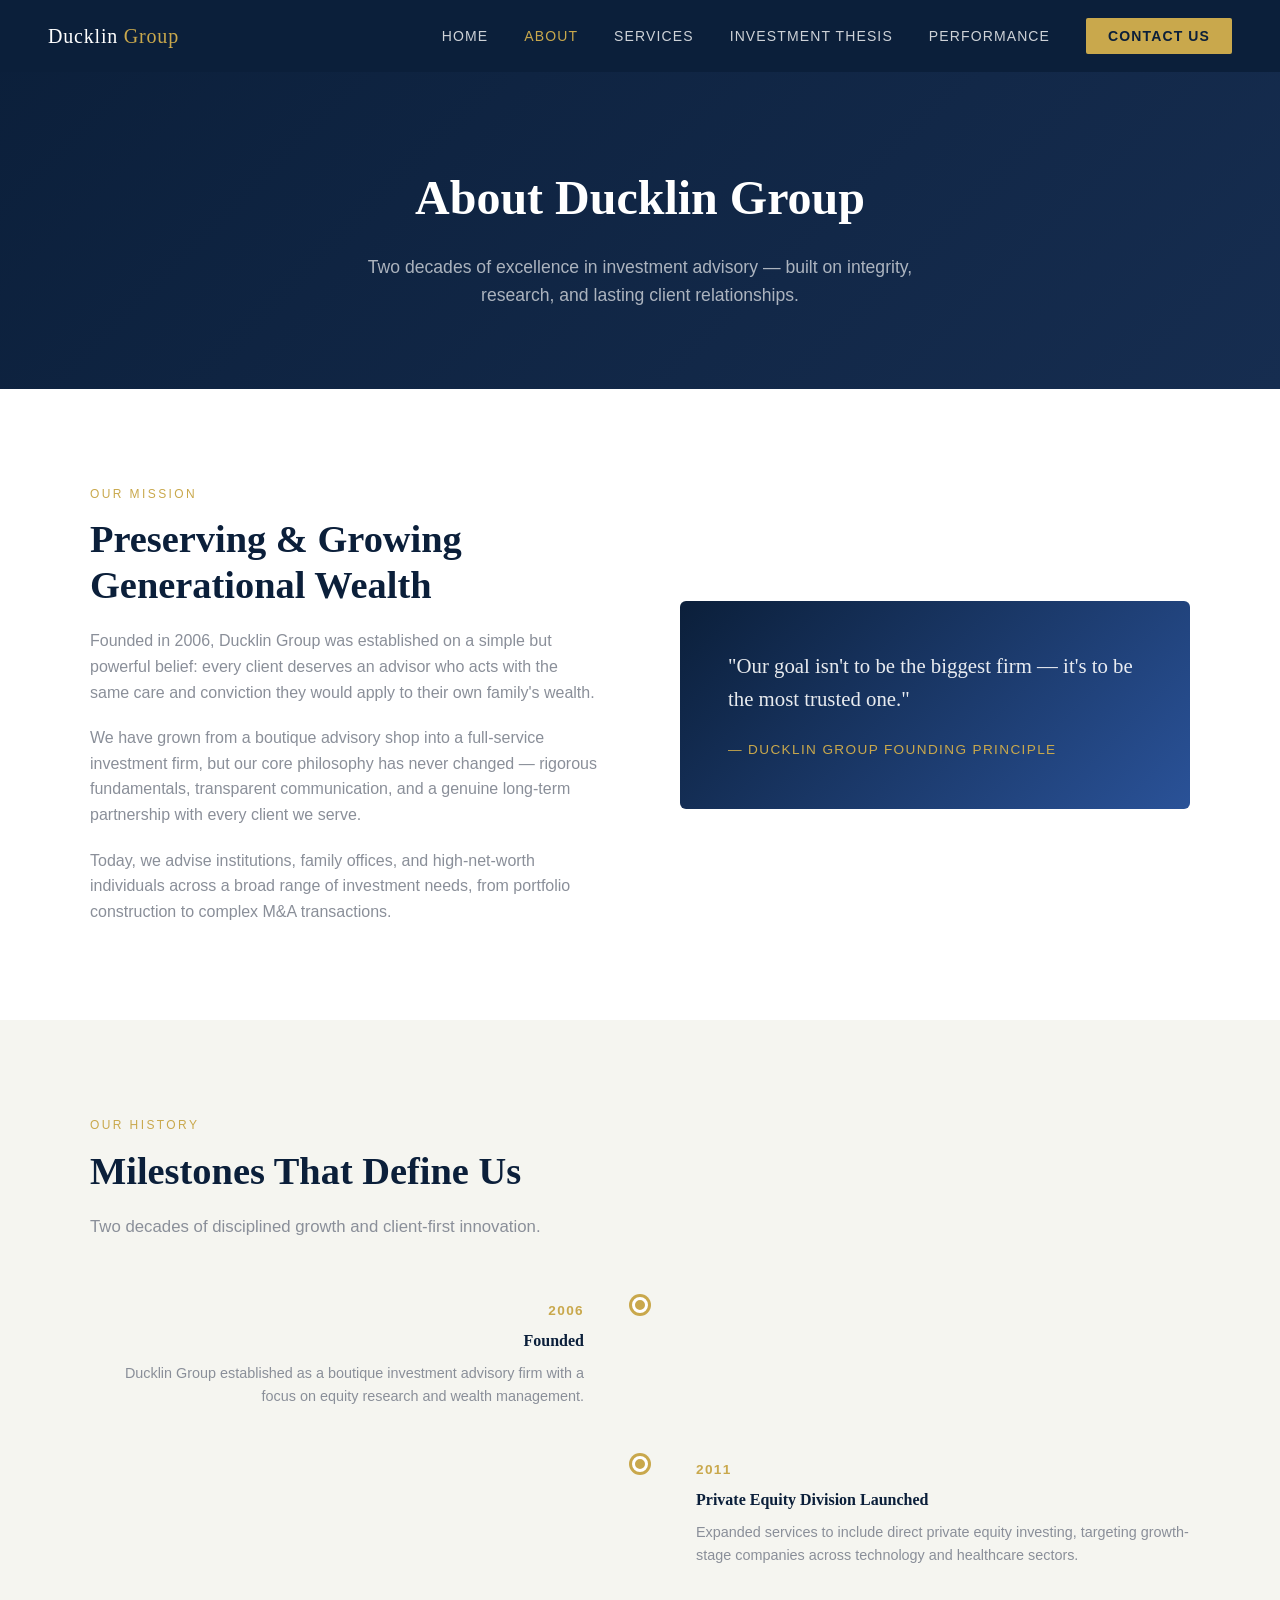
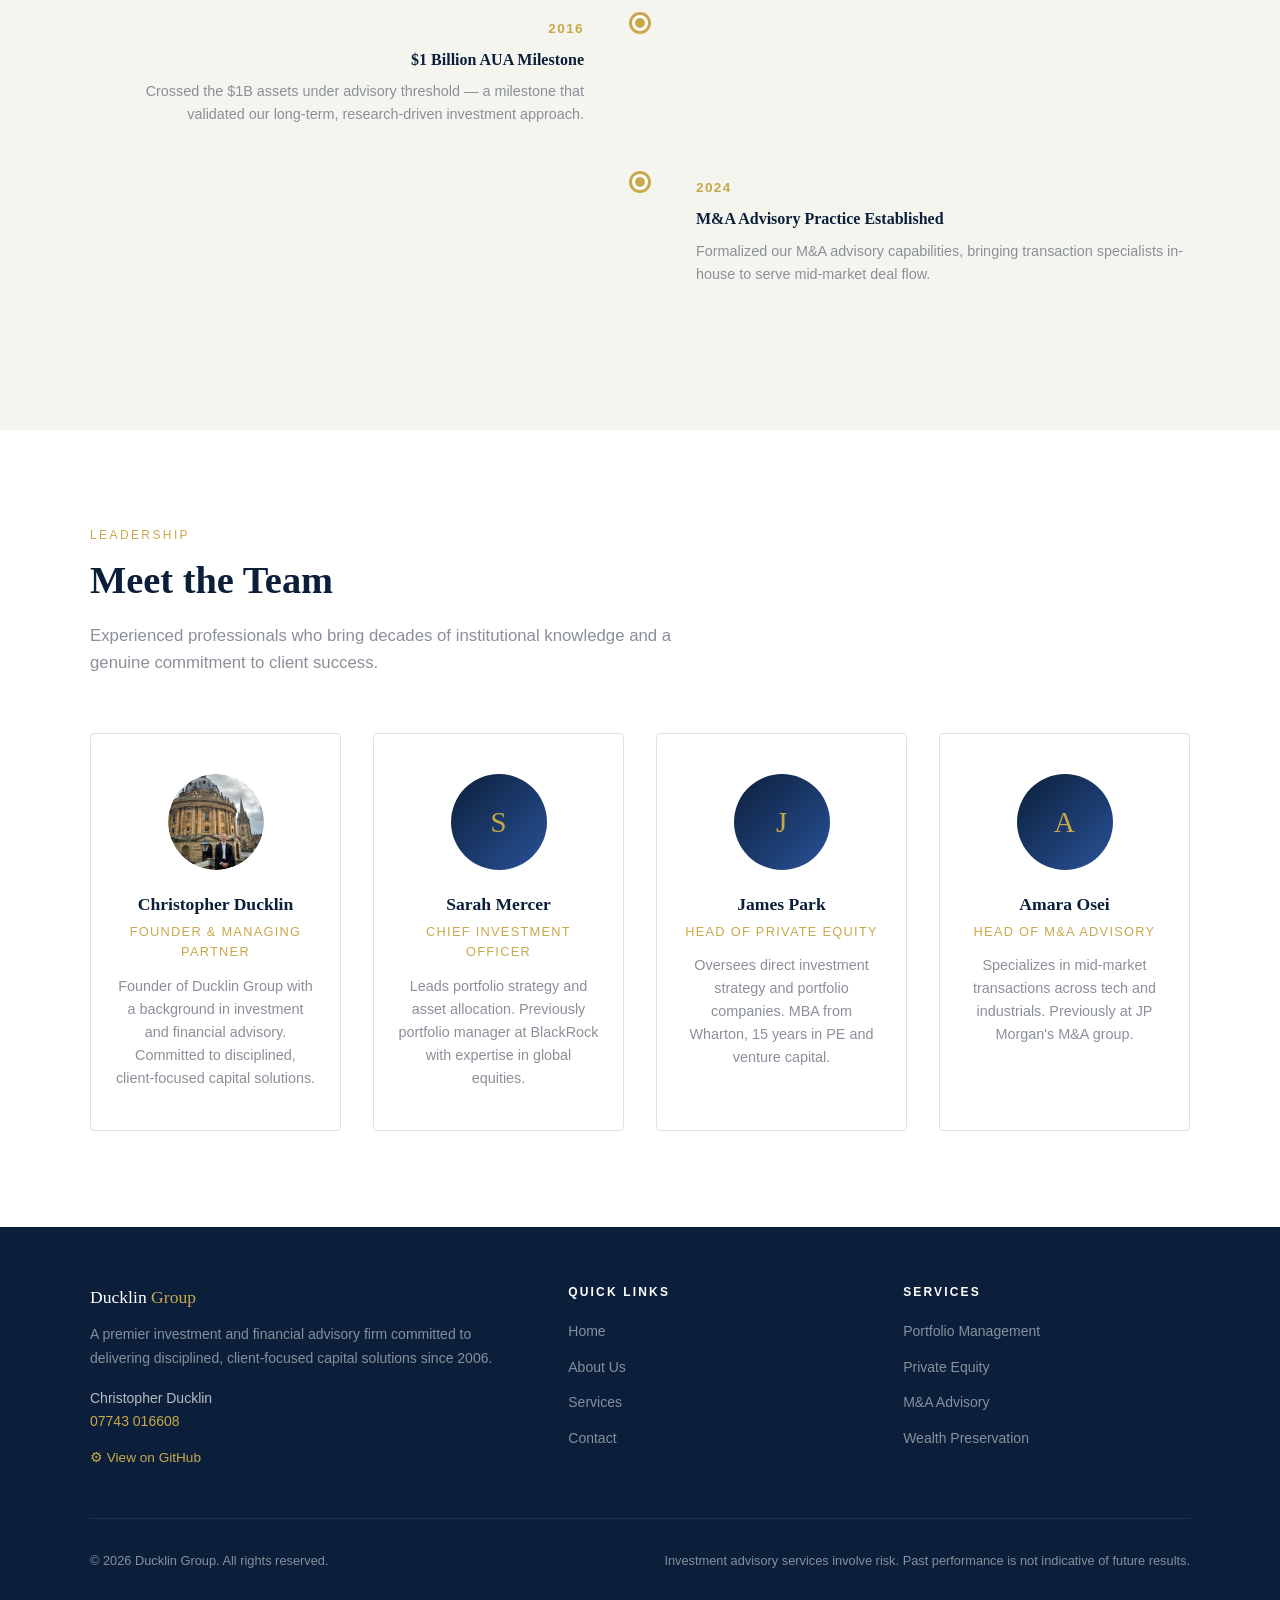
==== commit e1e694e3: "Add Investment Thesis page, wire interest form to Formspree, update all navs - thesis.html: three-pi" ====
--- a/about.html
+++ b/about.html
@@ -19,6 +19,7 @@
     <li><a href="index.html">Home</a></li>
     <li><a href="about.html" class="active">About</a></li>
     <li><a href="services.html">Services</a></li>
+    <li><a href="thesis.html">Investment Thesis</a></li>
     <li><a href="performance.html">Performance</a></li>
     <li><a href="contact.html" class="nav-cta">Contact Us</a></li>
   </ul>
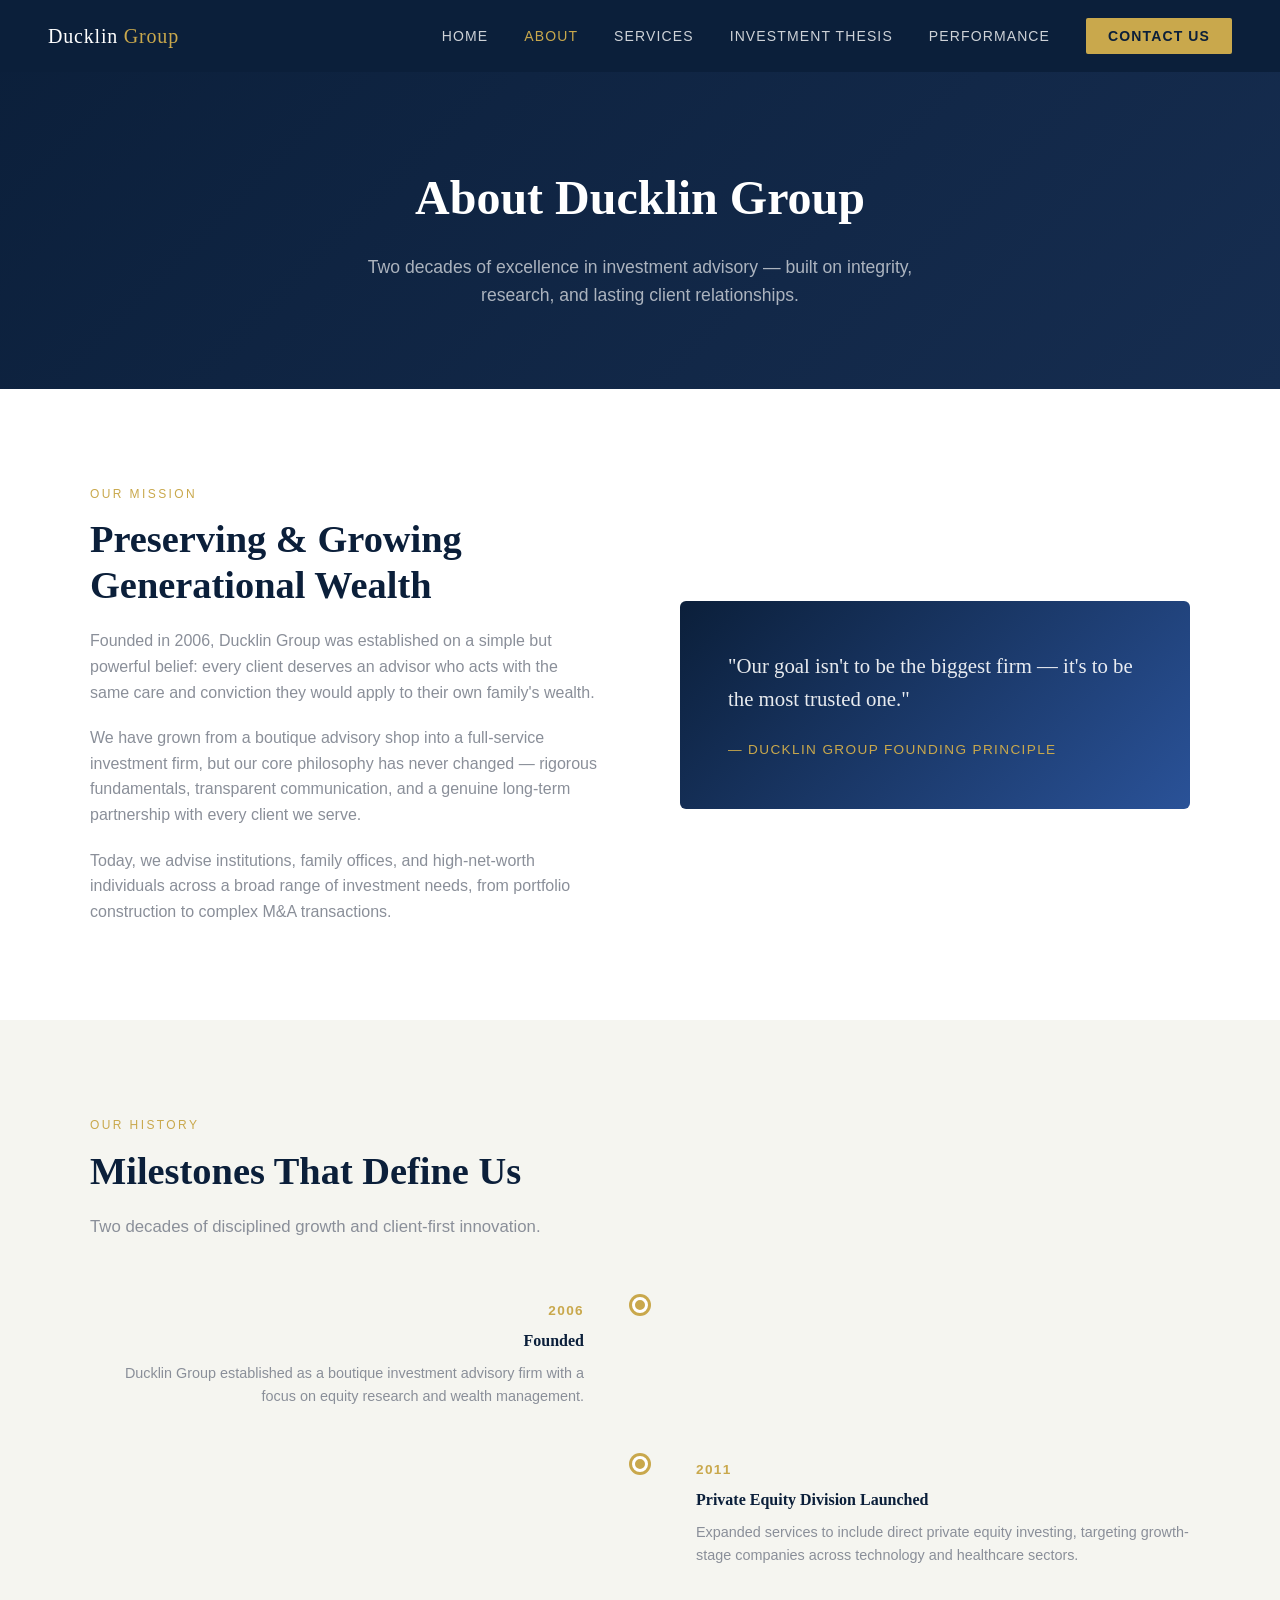
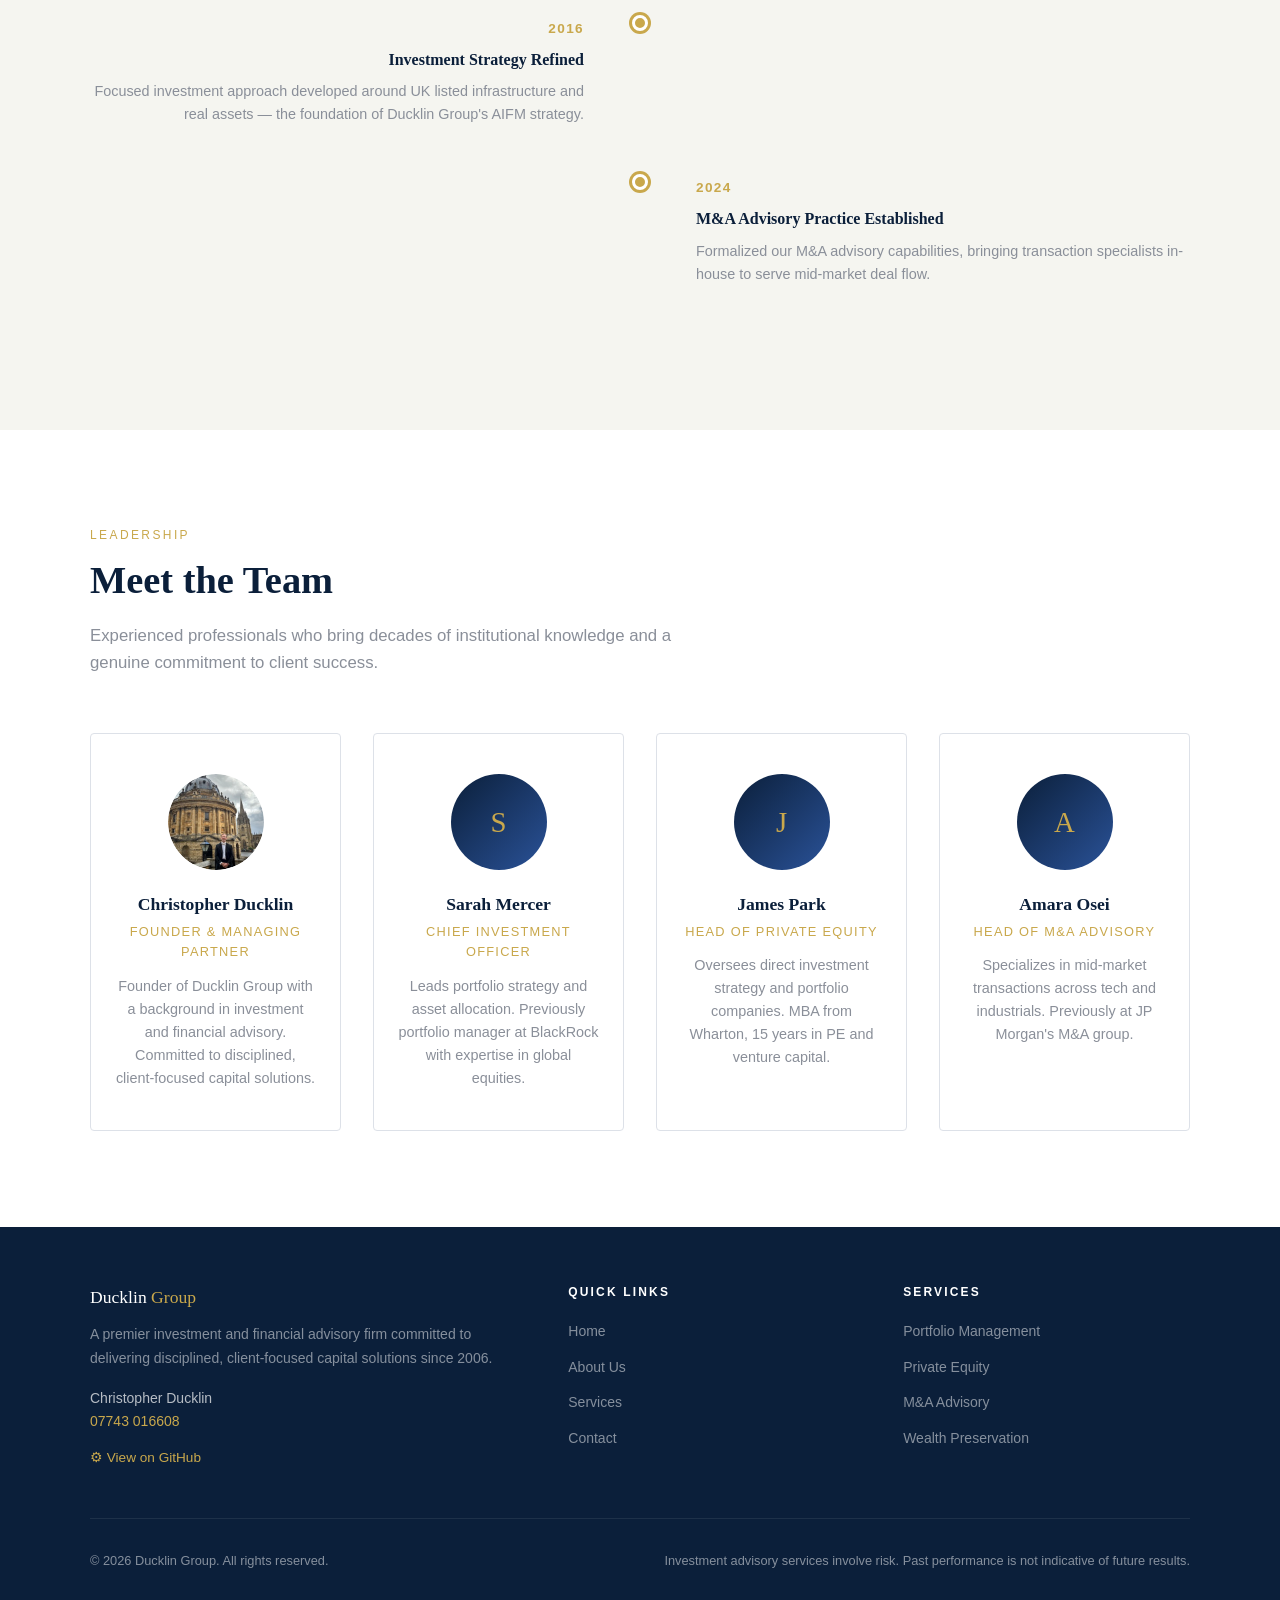
==== commit bd0944be: "Remove placeholder monetary figures; update stats bar and about timeline Co-Authored-By: Claude Sonn" ====
--- a/about.html
+++ b/about.html
@@ -87,8 +87,8 @@
       <div style="display:grid; grid-template-columns:1fr 48px 1fr; gap:0; align-items:start;">
         <div style="text-align:right; padding:0 32px 48px 0;">
           <strong style="color:var(--gold); font-size:0.85rem; letter-spacing:0.1em;">2016</strong>
-          <h4 style="font-family:var(--font); color:var(--navy); margin:6px 0 8px;">$1 Billion AUA Milestone</h4>
-          <p style="color:var(--gray); font-size:0.9rem;">Crossed the $1B assets under advisory threshold — a milestone that validated our long-term, research-driven investment approach.</p>
+          <h4 style="font-family:var(--font); color:var(--navy); margin:6px 0 8px;">Investment Strategy Refined</h4>
+          <p style="color:var(--gray); font-size:0.9rem;">Focused investment approach developed around UK listed infrastructure and real assets — the foundation of Ducklin Group's AIFM strategy.</p>
         </div>
         <div style="display:flex; flex-direction:column; align-items:center;">
           <div style="width:16px; height:16px; border-radius:50%; background:var(--gold); border:3px solid white; box-shadow:0 0 0 3px var(--gold); flex-shrink:0;"></div>
